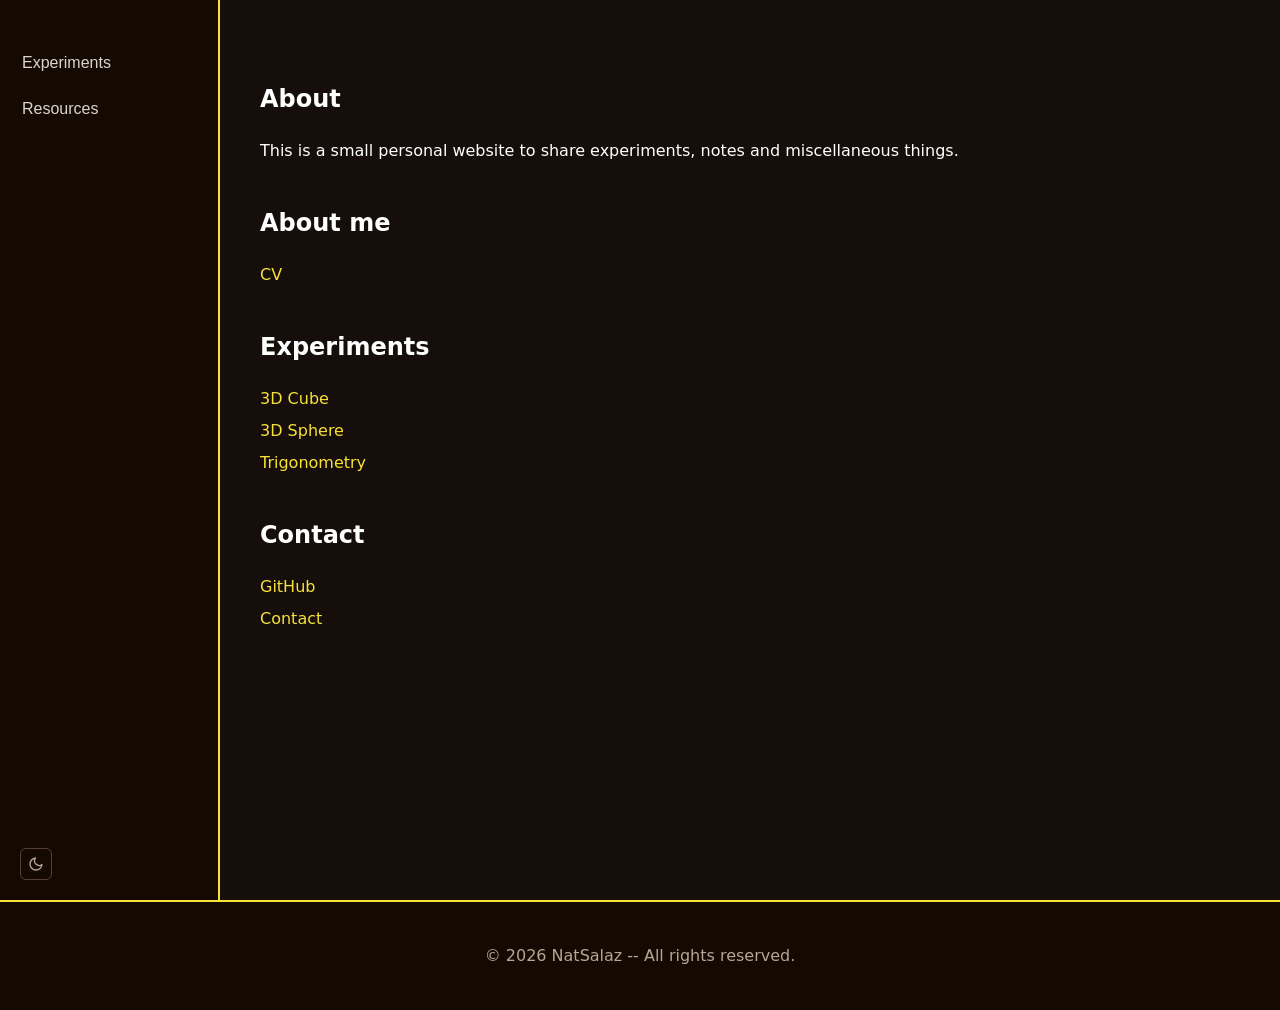
==== index.html @ d5c04ebf "CV +theme colors modified" ====
<!DOCTYPE html>
<html lang="fr">

<head>
  <meta charset="UTF-8" />
  <title>Nathan Salazar</title>
  <meta name="description" content="Personal website of Nathan Salazar" />
  <meta name="viewport" content="width=device-width, initial-scale=1" />

  <!-- CSS link -->
  <link rel="stylesheet" href="style.css" />
</head>

<body>
  <div class="layout">

    <!-- SIDEBAR -->
    <aside class="sidebar">

      <div class="sidebar-topbar">
        <h2>Nathan Salazar</h2>
        <button class="sidebar-hamburger" id="sidebar-hamburger" aria-label="Menu">
          <svg xmlns="http://www.w3.org/2000/svg" width="20" height="20" viewBox="0 0 24 24" fill="none"
            stroke="currentColor" stroke-width="2" stroke-linecap="round" stroke-linejoin="round">
            <line x1="3" y1="6" x2="21" y2="6"/><line x1="3" y1="12" x2="21" y2="12"/><line x1="3" y1="18" x2="21" y2="18"/>
          </svg>
        </button>
      </div>

      <div class="sidebar-body">
      <nav>

        <div class="menu-item">
          <button class="dropdown-btn">Experiments</button>

          <div class="dropdown-content">
            <a href="experiments/cube.html">Cube</a>
            <a href="experiments/sphere.html">Sphere</a>
            <a href="experiments/trigo.html">Trigonometry</a>
          </div>
        </div>

        <div class="menu-item">
          <button class="dropdown-btn">Resources</button>

          <div class="dropdown-content">
            <a href="https://threejs.org/">Three.js</a>
            <a href="https://get.webgl.org/">WebGL</a>
          </div>
        </div>

      </nav>
      </div>

      <button class="theme-toggle" id="theme-toggle" title="Changer le thème">
        <svg id="theme-icon" xmlns="http://www.w3.org/2000/svg" width="16" height="16" viewBox="0 0 24 24" fill="none"
          stroke="currentColor" stroke-width="2" stroke-linecap="round" stroke-linejoin="round">
          <path d="M21 12.79A9 9 0 1 1 11.21 3 7 7 0 0 0 21 12.79z"/>
        </svg>
      </button>
    </aside>


    <!-- Not used yet <header class="site-header"> </header>-->


    <main class="content">
      <section>
        <h2>About</h2>
        <p>
          This is a small personal website to share experiments,
          notes and miscellaneous things.
        </p>
      </section>
      <section>
        <h2>About me</h2>
        <ul class="links">
          <li><a href="aboutme/cv.html">CV</a></li>
        </ul>
      </section>
      <section>
        <h2>Experiments</h2>
        <ul class="links">
          <li><a href="experiments/cube.html">3D Cube</a></li>
          <li><a href="experiments/sphere.html">3D Sphere</a></li>
          <li><a href="experiments/trigo.html">Trigonometry</a></li>
        </ul>
      </section>
      <section>
        <h2>Contact</h2>
        <ul class="links">
          <li><a href="https://github.com/NatSalaz" target="_blank">GitHub</a></li>
          <li><a href="mailto:nathansalazarie@gmail.com">Contact</a></li>
        </ul>
      </section>
    </main>
  </div>

  <footer class="site-footer">
    <p>© 2026 NatSalaz -- All rights reserved.</p>
  </footer>


  <script src="theme.js"></script>
</body>

</html>
---- style.css ----
/* Dark theme (default) */
:root {
  --accent: #f8e238;
  --accent-light: #fce57d;
  --bg: #150e0b;
  --bg-surface: #150a02;
  --bg-card: #1a1812;
  --border: #553f33;
  --text: #FFFFFF;
  --text-soft: #dbd5d1;
  --text-muted: #b8a594;
}

/* Light theme */
[data-theme="dark"] {
  --accent: #824a00;
  --accent-light: #fad38b;
  --bg: #fcfaf8;
  --bg-surface: #f0ece2;
  --bg-card: #ffffff;
  --border: #b8a594;
  --text: #0f172a;
  --text-soft: #554633;
  --text-muted: #695447;
}

.theme-toggle {
  display: flex;
  align-items: center;
  justify-content: center;
  width: 32px;
  height: 32px;
  margin-top: auto;
  padding: 0;
  background: none;
  border: 1px solid var(--border);
  border-radius: 6px;
  color: var(--text-muted);
  cursor: pointer;
  transition: color 0.15s, border-color 0.15s;
  position: fixed;
  bottom: 20px;
  left: 20px;
}

.theme-toggle:hover {
  color: var(--accent);
  border-color: var(--accent);
}

*,
*::before,
*::after {
  box-sizing: border-box;
}

html {
  scroll-behavior: smooth;
}

body {
  margin: 0;
  font-family: system-ui, -apple-system, BlinkMacSystemFont, "Segoe UI", sans-serif;
  background-color: var(--bg);
  color: var(--text);
  line-height: 1.6;

  display: flex;
  flex-direction: column;
  min-height: 100vh;
}

.layout {
  display: flex;
  flex: 1;
}

.site-header,
.content {
  margin: 0 auto;
  padding: 2rem 1.5rem;
}

.site-title {
  font-size: 2.5rem;
  margin: 0;
}

.site-subtitle {
  margin-top: 0.5rem;
  color: var(--text-soft);
}

h2 {
  margin-top: 2.5rem;
  font-size: 1.5rem;
}

a {
  color: var(--accent);
  text-decoration: none;
}

a:hover {
  text-decoration: underline;
}

.links {
  list-style: none;
  padding: 0;
}

.links li {
  margin: 0.4rem 0;
}

/* Footer */
.site-footer {
  margin-top: auto;

  background: var(--bg-surface);
  border-top: 2px solid var(--accent);

  padding: 25px 20px;

  text-align: center;
  color: var(--text-muted);
}

.footer-content {
  max-width: 900px;
  margin: auto;
}

.sidebar {
  width: 220px;
  background: var(--bg-surface);
  border-right: 2px solid var(--accent);
  padding: 30px 16px;
  position: sticky;
  top: 0;
  height: 100vh;
  overflow-y: auto;
}

.sidebar-back {
  display: inline-flex;
  align-items: center;
  gap: 6px;
  font-size: 0.85rem;
  color: var(--text-muted);
  text-decoration: none;
  margin-bottom: 20px;
  transition: color 0.15s;
}

.sidebar-back:hover {
  color: var(--accent);
  text-decoration: none;
}

.sidebar h2 {
  margin-top: 0;
  font-size: 1.1rem;
  color: var(--text-muted);
  text-transform: uppercase;
  letter-spacing: 0.08em;
  border-bottom: 1px solid var(--border);
  padding-bottom: 10px;
  margin-bottom: 16px;
}

.sidebar-nav a {
  display: block;
  padding: 8px 10px;
  color: var(--text-soft);
  text-decoration: none;
  border-radius: 4px;
  font-size: 0.95rem;
  transition: background 0.15s, color 0.15s;
  margin-bottom: 4px;
}

.sidebar-nav a:hover,
.sidebar-nav a.active {
  background: var(--bg-card);
  color: var(--accent);
  text-decoration: none;
}

.content {
  flex: 1;
  padding: 40px;
}

/* Dropdown menu */
.menu-item {
  margin-top: 20px;
}

.dropdown-btn {
  width: 100%;
  background: none;
  border: none;
  color: var(--text-soft);
  font-size: 16px;
  text-align: left;
  cursor: pointer;
}

.dropdown-content {
  max-height: 0;
  overflow: hidden;
  padding-left: 10px;
  transition: max-height 0.5s ease;
}

.dropdown-content a {
  display: block;
  padding: 6px 0;
  color: var(--accent);
  text-decoration: none;
}

.dropdown-content a:hover {
  text-decoration: underline;
}

.menu-item:hover .dropdown-content {
  max-height: 200px;
}

/* Sidebar topbar (visible on mobile only) */
.sidebar-topbar {
  display: none;
}

.sidebar-hamburger {
  display: none;
}

/* ── Tablet ── */
@media (max-width: 900px) {
  .sidebar {
    width: 180px;
    padding: 20px 12px;
  }

  .content {
    padding: 24px 20px;
  }
}

/* ── Mobile ── */
@media (max-width: 680px) {
  .sidebar {
    position: fixed;
    top: 0;
    left: 0;
    right: 0;
    width: 100%;
    height: 56px;
    overflow: hidden;
    z-index: 100;
    border-right: none;
    border-bottom: 2px solid var(--accent);
    padding: 0 16px;
    transition: height 0.25s ease;
  }

  .sidebar--open {
    height: auto;
    max-height: 100dvh;
    overflow-y: auto;
  }

  .sidebar-topbar {
    display: flex;
    align-items: center;
    height: 56px;
    flex-shrink: 0;
  }

  .sidebar-topbar h2,
  .sidebar h2 {
    flex: 1;
    margin: 0;
    border-bottom: none;
    padding-bottom: 0;
    font-size: 1rem;
  }

  .sidebar-hamburger {
    display: flex;
    align-items: center;
    justify-content: center;
    background: none;
    border: none;
    color: var(--text);
    cursor: pointer;
    padding: 8px;
    flex-shrink: 0;
  }

  .sidebar-body {
    padding: 8px 0 16px;
    border-top: 1px solid var(--border);
  }

  .layout {
    flex-direction: column;
    padding-top: 56px;
  }

  .content {
    padding: 20px 16px;
  }

  .theme-toggle {
    bottom: 16px;
    right: 16px;
    left: auto;
  }

  /* Dropdown au clic sur mobile */
  .menu-item:hover .dropdown-content {
    max-height: 0;
  }

  .menu-item.open .dropdown-content {
    max-height: 200px;
  }
}
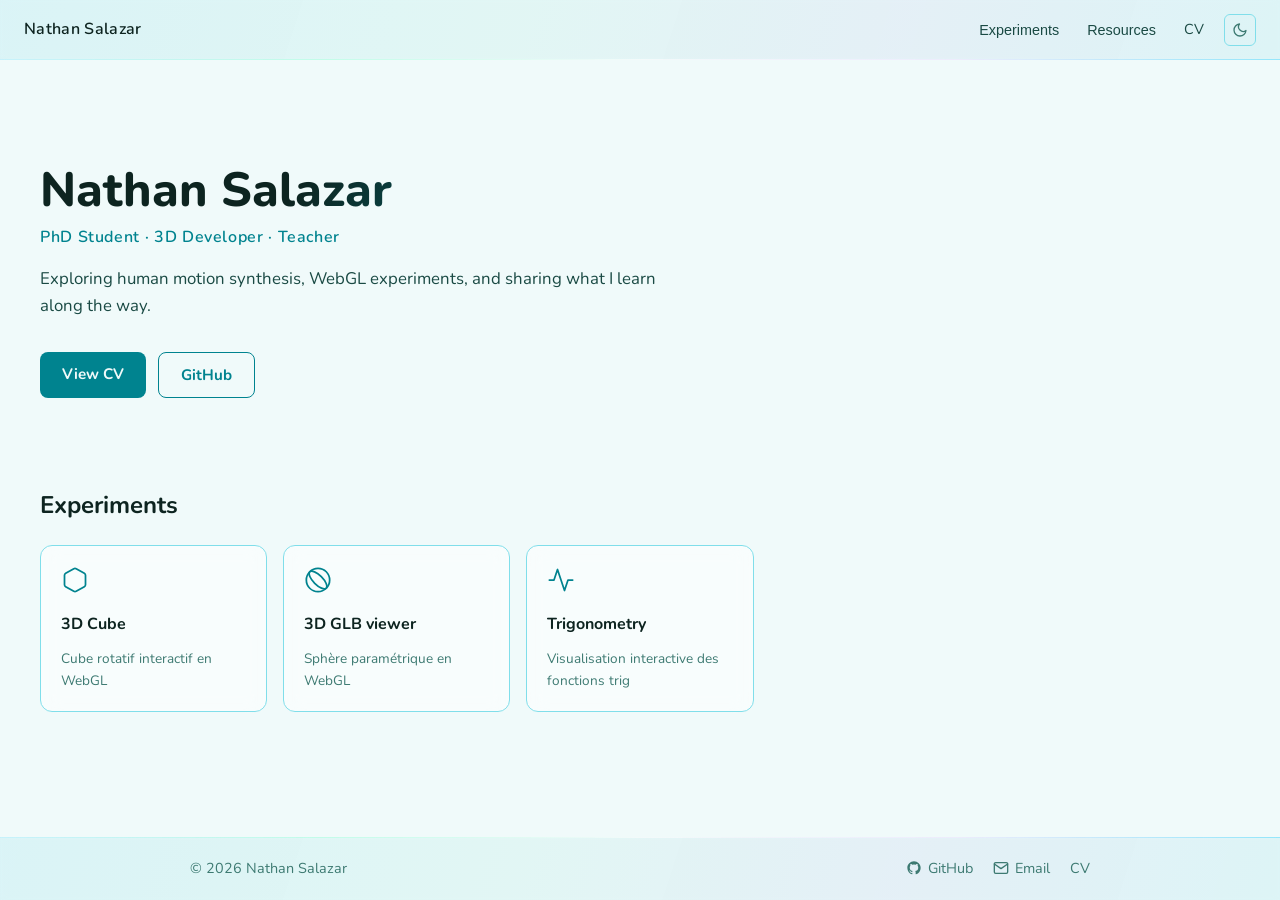
==== commit 8242789e: "Change of overlay and style. Also changed sphere.html to glb_viewer.html" ====
--- a/index.html
+++ b/index.html
@@ -12,45 +12,30 @@
 </head>
 
 <body>
-  <div class="layout">
+  <header class="topnav" id="topnav">
+    <div class="topnav-inner">
+      <a href="index.html" class="topnav-brand">Nathan Salazar</a>
 
-    <!-- SIDEBAR -->
-    <aside class="sidebar">
-
-      <div class="sidebar-topbar">
-        <h2>Nathan Salazar</h2>
-        <button class="sidebar-hamburger" id="sidebar-hamburger" aria-label="Menu">
-          <svg xmlns="http://www.w3.org/2000/svg" width="20" height="20" viewBox="0 0 24 24" fill="none"
-            stroke="currentColor" stroke-width="2" stroke-linecap="round" stroke-linejoin="round">
-            <line x1="3" y1="6" x2="21" y2="6"/><line x1="3" y1="12" x2="21" y2="12"/><line x1="3" y1="18" x2="21" y2="18"/>
-          </svg>
-        </button>
-      </div>
-
-      <div class="sidebar-body">
-      <nav>
-
+      <nav class="topnav-nav" id="topnav-nav">
         <div class="menu-item">
           <button class="dropdown-btn">Experiments</button>
-
           <div class="dropdown-content">
             <a href="experiments/cube.html">Cube</a>
-            <a href="experiments/sphere.html">Sphere</a>
+            <a href="experiments/glb_viewer.html">GLB viewer</a>
             <a href="experiments/trigo.html">Trigonometry</a>
           </div>
         </div>
 
         <div class="menu-item">
           <button class="dropdown-btn">Resources</button>
-
           <div class="dropdown-content">
             <a href="https://threejs.org/">Three.js</a>
             <a href="https://get.webgl.org/">WebGL</a>
           </div>
         </div>
 
+        <a href="aboutme/cv.html">CV</a>
       </nav>
-      </div>
 
       <button class="theme-toggle" id="theme-toggle" title="Changer le thème">
         <svg id="theme-icon" xmlns="http://www.w3.org/2000/svg" width="16" height="16" viewBox="0 0 24 24" fill="none"
@@ -58,46 +43,74 @@
           <path d="M21 12.79A9 9 0 1 1 11.21 3 7 7 0 0 0 21 12.79z"/>
         </svg>
       </button>
-    </aside>
 
+      <button class="topnav-hamburger" id="topnav-hamburger" aria-label="Menu">
+        <svg xmlns="http://www.w3.org/2000/svg" width="20" height="20" viewBox="0 0 24 24" fill="none"
+          stroke="currentColor" stroke-width="2" stroke-linecap="round" stroke-linejoin="round">
+          <line x1="3" y1="6" x2="21" y2="6"/><line x1="3" y1="12" x2="21" y2="12"/><line x1="3" y1="18" x2="21" y2="18"/>
+        </svg>
+      </button>
+    </div>
+  </header>
 
-    <!-- Not used yet <header class="site-header"> </header>-->
+  <div class="layout">
+    <main class="content">
 
+      <section class="hero">
+        <h1 class="hero-name">Nathan Salazar</h1>
+        <p class="hero-title">PhD Student &middot; 3D Developer &middot; Teacher</p>
+        <p class="hero-desc">Exploring human motion synthesis, WebGL experiments, and sharing what I learn along the way.</p>
+        <div class="hero-cta">
+          <a href="aboutme/cv.html" class="btn-primary">View CV</a>
+          <a href="https://github.com/NatSalaz" target="_blank" class="btn-secondary">GitHub</a>
+        </div>
+      </section>
 
-    <main class="content">
-      <section>
-        <h2>About</h2>
-        <p>
-          This is a small personal website to share experiments,
-          notes and miscellaneous things.
-        </p>
-      </section>
-      <section>
-        <h2>About me</h2>
-        <ul class="links">
-          <li><a href="aboutme/cv.html">CV</a></li>
-        </ul>
-      </section>
       <section>
         <h2>Experiments</h2>
-        <ul class="links">
-          <li><a href="experiments/cube.html">3D Cube</a></li>
-          <li><a href="experiments/sphere.html">3D Sphere</a></li>
-          <li><a href="experiments/trigo.html">Trigonometry</a></li>
-        </ul>
+        <div class="card-grid">
+          <a href="experiments/cube.html" class="card">
+            <div class="card-icon">
+              <svg xmlns="http://www.w3.org/2000/svg" width="28" height="28" viewBox="0 0 24 24" fill="none" stroke="currentColor" stroke-width="1.5" stroke-linecap="round" stroke-linejoin="round"><path d="M21 16V8a2 2 0 0 0-1-1.73l-7-4a2 2 0 0 0-2 0l-7 4A2 2 0 0 0 3 8v8a2 2 0 0 0 1 1.73l7 4a2 2 0 0 0 2 0l7-4A2 2 0 0 0 21 16z"/></svg>
+            </div>
+            <div class="card-title">3D Cube</div>
+            <div class="card-desc">Cube rotatif interactif en WebGL</div>
+          </a>
+          <a href="experiments/glb_viewer.html" class="card">
+            <div class="card-icon">
+              <svg xmlns="http://www.w3.org/2000/svg" width="28" height="28" viewBox="0 0 24 24" fill="none" stroke="currentColor" stroke-width="1.5" stroke-linecap="round" stroke-linejoin="round"><circle cx="12" cy="12" r="10"/><ellipse cx="12" cy="12" rx="10" ry="4" transform="rotate(45 12 12)"/></svg>
+            </div>
+            <div class="card-title">3D GLB viewer</div>
+            <div class="card-desc">Sphère paramétrique en WebGL</div>
+          </a>
+          <a href="experiments/trigo.html" class="card">
+            <div class="card-icon">
+              <svg xmlns="http://www.w3.org/2000/svg" width="28" height="28" viewBox="0 0 24 24" fill="none" stroke="currentColor" stroke-width="1.5" stroke-linecap="round" stroke-linejoin="round"><polyline points="22 12 18 12 15 21 9 3 6 12 2 12"/></svg>
+            </div>
+            <div class="card-title">Trigonometry</div>
+            <div class="card-desc">Visualisation interactive des fonctions trig</div>
+          </a>
+        </div>
       </section>
-      <section>
-        <h2>Contact</h2>
-        <ul class="links">
-          <li><a href="https://github.com/NatSalaz" target="_blank">GitHub</a></li>
-          <li><a href="mailto:nathansalazarie@gmail.com">Contact</a></li>
-        </ul>
-      </section>
+
     </main>
   </div>
 
   <footer class="site-footer">
-    <p>© 2026 NatSalaz -- All rights reserved.</p>
+    <div class="footer-content">
+      <span>© 2026 Nathan Salazar</span>
+      <div class="footer-links">
+        <a href="https://github.com/NatSalaz" target="_blank">
+          <svg xmlns="http://www.w3.org/2000/svg" width="16" height="16" viewBox="0 0 24 24" fill="currentColor"><path d="M12 2C6.477 2 2 6.477 2 12c0 4.418 2.865 8.166 6.839 9.489.5.092.682-.217.682-.483 0-.237-.009-.868-.013-1.703-2.782.605-3.369-1.342-3.369-1.342-.454-1.155-1.11-1.463-1.11-1.463-.908-.62.069-.608.069-.608 1.003.07 1.531 1.03 1.531 1.03.892 1.529 2.341 1.087 2.91.832.092-.647.35-1.088.636-1.338-2.22-.253-4.555-1.11-4.555-4.943 0-1.091.39-1.984 1.029-2.683-.103-.253-.446-1.27.098-2.647 0 0 .84-.269 2.75 1.025A9.578 9.578 0 0 1 12 6.836a9.59 9.59 0 0 1 2.504.337c1.909-1.294 2.747-1.025 2.747-1.025.546 1.377.203 2.394.1 2.647.64.699 1.028 1.592 1.028 2.683 0 3.842-2.339 4.687-4.566 4.935.359.309.678.919.678 1.852 0 1.336-.012 2.415-.012 2.743 0 .268.18.58.688.482C19.138 20.163 22 16.418 22 12c0-5.523-4.477-10-10-10z"/></svg>
+          GitHub
+        </a>
+        <a href="mailto:nathansalazarie@gmail.com">
+          <svg xmlns="http://www.w3.org/2000/svg" width="16" height="16" viewBox="0 0 24 24" fill="none" stroke="currentColor" stroke-width="2" stroke-linecap="round" stroke-linejoin="round"><path d="M4 4h16c1.1 0 2 .9 2 2v12c0 1.1-.9 2-2 2H4c-1.1 0-2-.9-2-2V6c0-1.1.9-2 2-2z"/><polyline points="22,6 12,13 2,6"/></svg>
+          Email
+        </a>
+        <a href="aboutme/cv.html">CV</a>
+      </div>
+    </div>
   </footer>
 
 
--- a/style.css
+++ b/style.css
@@ -1,27 +1,212 @@
-/* Dark theme (default) */
+@import url('https://fonts.googleapis.com/css2?family=Nunito:wght@400;500;600;700;800&display=swap');
+
+/* Themes */
 :root {
-  --accent: #f8e238;
-  --accent-light: #fce57d;
-  --bg: #150e0b;
-  --bg-surface: #150a02;
-  --bg-card: #1a1812;
-  --border: #553f33;
-  --text: #FFFFFF;
-  --text-soft: #dbd5d1;
-  --text-muted: #b8a594;
-}
-
-/* Light theme */
-[data-theme="dark"] {
-  --accent: #824a00;
-  --accent-light: #fad38b;
-  --bg: #fcfaf8;
-  --bg-surface: #f0ece2;
+  --accent: #26d4c8;
+  --accent-light: #80ebe4;
+  --bg: #081a1a;
+  --bg-surface: #041210;
+  --bg-card: #0d2420;
+  --border: #154a40;
+  --text: #e0f7f5;
+  --text-soft: #a0d8d0;
+  --text-muted: #60a89e;
+}
+
+[data-theme="light"] {
+  --accent: #00838f;
+  --accent-light: #26c6da;
+  --bg: #f0fafa;
+  --bg-surface: #e0f4f4;
   --bg-card: #ffffff;
-  --border: #b8a594;
-  --text: #0f172a;
-  --text-soft: #554633;
-  --text-muted: #695447;
+  --border: #80deea;
+  --text: #0d2420;
+  --text-soft: #1a4a44;
+  --text-muted: #3d7a72;
+}
+
+/* Base */
+*, *::before, *::after { box-sizing: border-box; }
+
+html { scroll-behavior: smooth; }
+
+body {
+  margin: 0;
+  font-family: 'Nunito', system-ui, sans-serif;
+  background: var(--bg);
+  color: var(--text);
+  line-height: 1.6;
+  display: flex;
+  flex-direction: column;
+  min-height: 100vh;
+}
+
+h2 { margin-top: 2.5rem; font-size: 1.5rem; }
+
+a { color: var(--accent); text-decoration: none; }
+a:hover { text-decoration: underline; }
+
+.layout { display: flex; flex: 1; padding-top: 60px; }
+.content { flex: 1; padding: 40px; margin: 0 auto; }
+
+/* Hero */
+.hero { padding: 4rem 0 3rem; max-width: 640px; }
+
+.hero-name {
+  font-size: 3rem;
+  font-weight: 800;
+  margin: 0 0 .5rem;
+  line-height: 1.1;
+  background: linear-gradient(120deg, var(--text) 40%, var(--accent));
+  -webkit-background-clip: text;
+  -webkit-text-fill-color: transparent;
+  background-clip: text;
+}
+
+.hero-title {
+  font-size: 1rem;
+  color: var(--accent);
+  font-weight: 600;
+  margin: 0 0 1rem;
+  letter-spacing: .04em;
+}
+
+.hero-desc { color: var(--text-soft); margin: 0 0 2rem; font-size: 1.05rem; }
+.hero-cta { display: flex; gap: 12px; flex-wrap: wrap; }
+
+.btn-primary,
+.btn-secondary {
+  padding: 10px 22px;
+  border-radius: 8px;
+  font-weight: 700;
+  font-size: .95rem;
+  text-decoration: none;
+}
+.btn-primary { background: var(--accent); color: var(--bg); transition: opacity .15s; }
+.btn-primary:hover { opacity: .85; text-decoration: none; }
+.btn-secondary { color: var(--accent); border: 1.5px solid var(--accent); background: transparent; transition: background .15s, color .15s; }
+.btn-secondary:hover { background: var(--accent); color: var(--bg); text-decoration: none; }
+
+/* Cards */
+.card-grid {
+  display: grid;
+  grid-template-columns: repeat(auto-fill, minmax(200px, 1fr));
+  gap: 16px;
+  margin-top: 1rem;
+}
+
+.card {
+  display: flex;
+  flex-direction: column;
+  gap: 10px;
+  padding: 20px;
+  background: rgba(13, 36, 32, .5);
+  border: 1px solid var(--border);
+  border-radius: 12px;
+  text-decoration: none;
+  color: var(--text);
+  backdrop-filter: blur(10px);
+  -webkit-backdrop-filter: blur(10px);
+  transition: border-color .2s, transform .2s;
+}
+[data-theme="light"] .card { background: rgba(255, 255, 255, .55); }
+.card:hover { border-color: var(--accent); transform: translateY(-3px); text-decoration: none; }
+.card-icon { color: var(--accent); }
+.card-title { font-weight: 700; }
+.card-desc { font-size: .85rem; color: var(--text-muted); }
+
+/* Glass shared (topnav + footer) */
+.topnav,
+.site-footer {
+  background: rgba(4, 18, 16, .55);
+  backdrop-filter: blur(3px);
+  -webkit-backdrop-filter: blur(3px);
+  overflow: hidden;
+  position: relative;
+}
+[data-theme="light"] .topnav,
+[data-theme="light"] .site-footer { background: rgba(224, 244, 244, .6); }
+
+.topnav::before,
+.site-footer::before {
+  content: '';
+  position: absolute;
+  inset: 0;
+  background: linear-gradient(108deg,
+    rgba(0, 200, 255, .05) 0%,
+    rgba(120, 255, 200, .04) 40%,
+    rgba(200, 120, 255, .05) 70%,
+    rgba(0, 200, 255, .04) 100%
+  );
+  pointer-events: none;
+}
+
+.topnav::after,
+.site-footer::after {
+  content: '';
+  position: absolute;
+  left: 0;
+  right: 0;
+  height: 1px;
+  background: linear-gradient(90deg,
+    rgba(179, 239, 255, .5),
+    rgba(175, 255, 223, .6),
+    rgba(255, 255, 255, .55),
+    rgba(242, 232, 255, .6),
+    rgba(75, 216, 255, .5)
+  );
+  pointer-events: none;
+}
+.topnav::after { bottom: 0; }
+.site-footer::after { top: 0; }
+
+/* Topnav */
+.topnav { position: fixed; top: 0; left: 0; right: 0; height: 60px; z-index: 100; }
+
+.topnav-inner {
+  display: flex;
+  align-items: center;
+  height: 100%;
+  padding: 0 24px;
+  gap: 8px;
+  position: relative;
+  z-index: 2;
+}
+
+.topnav-brand {
+  font-size: 1rem;
+  font-weight: 600;
+  color: var(--text);
+  text-decoration: none;
+  margin-right: auto;
+  letter-spacing: .02em;
+}
+.topnav-brand:hover { color: var(--accent); text-decoration: none; }
+
+.topnav-nav { display: flex; align-items: center; gap: 4px; }
+
+.topnav-nav > a {
+  display: inline-flex;
+  align-items: center;
+  padding: 6px 12px;
+  color: var(--text-soft);
+  text-decoration: none;
+  border-radius: 6px;
+  font-size: .9rem;
+  transition: color .15s, background .15s;
+}
+.topnav-nav > a:hover { color: var(--accent); background: var(--bg-card); text-decoration: none; }
+.topnav-nav a.active { color: var(--accent); }
+
+.topnav-hamburger {
+  display: none;
+  align-items: center;
+  justify-content: center;
+  background: none;
+  border: none;
+  color: var(--text);
+  cursor: pointer;
+  padding: 8px;
 }
 
 .theme-toggle {
@@ -30,304 +215,123 @@
   justify-content: center;
   width: 32px;
   height: 32px;
-  margin-top: auto;
   padding: 0;
   background: none;
   border: 1px solid var(--border);
   border-radius: 6px;
   color: var(--text-muted);
   cursor: pointer;
-  transition: color 0.15s, border-color 0.15s;
-  position: fixed;
-  bottom: 20px;
-  left: 20px;
-}
-
-.theme-toggle:hover {
-  color: var(--accent);
-  border-color: var(--accent);
-}
-
-*,
-*::before,
-*::after {
-  box-sizing: border-box;
-}
-
-html {
-  scroll-behavior: smooth;
-}
-
-body {
-  margin: 0;
-  font-family: system-ui, -apple-system, BlinkMacSystemFont, "Segoe UI", sans-serif;
-  background-color: var(--bg);
-  color: var(--text);
-  line-height: 1.6;
-
-  display: flex;
-  flex-direction: column;
-  min-height: 100vh;
-}
-
-.layout {
-  display: flex;
-  flex: 1;
-}
-
-.site-header,
-.content {
-  margin: 0 auto;
-  padding: 2rem 1.5rem;
-}
-
-.site-title {
-  font-size: 2.5rem;
-  margin: 0;
-}
-
-.site-subtitle {
-  margin-top: 0.5rem;
+  transition: color .15s, border-color .15s;
+  flex-shrink: 0;
+}
+.theme-toggle:hover { color: var(--accent); border-color: var(--accent); }
+
+/* Dropdown */
+.menu-item { position: relative; }
+
+.dropdown-btn {
+  background: none;
+  border: none;
   color: var(--text-soft);
-}
-
-h2 {
-  margin-top: 2.5rem;
-  font-size: 1.5rem;
-}
-
-a {
-  color: var(--accent);
-  text-decoration: none;
-}
-
-a:hover {
-  text-decoration: underline;
-}
-
-.links {
-  list-style: none;
-  padding: 0;
-}
-
-.links li {
-  margin: 0.4rem 0;
-}
+  font-size: .9rem;
+  padding: 6px 12px;
+  border-radius: 6px;
+  cursor: pointer;
+  transition: color .15s, background .15s;
+}
+.dropdown-btn:hover { color: var(--accent); background: var(--bg-card); }
+
+.dropdown-content {
+  position: absolute;
+  top: calc(100% + 8px);
+  left: 0;
+  background: var(--bg-card);
+  border: 1px solid var(--border);
+  border-radius: 8px;
+  padding: 6px;
+  min-width: 160px;
+  z-index: 200;
+  visibility: hidden;
+  opacity: 0;
+  transform: translateY(-6px);
+  transition: opacity .2s, transform .2s, visibility .2s;
+  pointer-events: none;
+}
+.dropdown-content a {
+  display: block;
+  padding: 6px 10px;
+  border-radius: 4px;
+  color: var(--text-soft);
+  font-size: .9rem;
+  transition: color .15s, background .15s;
+}
+.dropdown-content a:hover { color: var(--accent); background: var(--bg-surface); text-decoration: none; }
+.menu-item:hover .dropdown-content,
+.menu-item.open .dropdown-content { visibility: visible; opacity: 1; transform: translateY(0); pointer-events: auto; }
+
+.topnav-nav .cv-download-btn { margin-top: 0; padding: 6px 12px; border-radius: 6px; font-size: .9rem; font-weight: 500; color: var(--bg); }
+.topnav-nav .cv-download-btn:hover { color: var(--bg); background: var(--accent-light); }
 
 /* Footer */
-.site-footer {
-  margin-top: auto;
-
-  background: var(--bg-surface);
-  border-top: 2px solid var(--accent);
-
-  padding: 25px 20px;
-
-  text-align: center;
-  color: var(--text-muted);
-}
+.site-footer { margin-top: auto; padding: 20px 24px; color: var(--text-muted); font-size: .9rem; z-index: 1; }
 
 .footer-content {
   max-width: 900px;
   margin: auto;
-}
-
-.sidebar {
-  width: 220px;
-  background: var(--bg-surface);
-  border-right: 2px solid var(--accent);
-  padding: 30px 16px;
-  position: sticky;
-  top: 0;
-  height: 100vh;
-  overflow-y: auto;
-}
-
-.sidebar-back {
-  display: inline-flex;
-  align-items: center;
-  gap: 6px;
-  font-size: 0.85rem;
-  color: var(--text-muted);
-  text-decoration: none;
-  margin-bottom: 20px;
-  transition: color 0.15s;
-}
-
-.sidebar-back:hover {
-  color: var(--accent);
-  text-decoration: none;
-}
-
-.sidebar h2 {
-  margin-top: 0;
-  font-size: 1.1rem;
-  color: var(--text-muted);
-  text-transform: uppercase;
-  letter-spacing: 0.08em;
-  border-bottom: 1px solid var(--border);
-  padding-bottom: 10px;
-  margin-bottom: 16px;
-}
-
-.sidebar-nav a {
-  display: block;
-  padding: 8px 10px;
-  color: var(--text-soft);
-  text-decoration: none;
-  border-radius: 4px;
-  font-size: 0.95rem;
-  transition: background 0.15s, color 0.15s;
-  margin-bottom: 4px;
-}
-
-.sidebar-nav a:hover,
-.sidebar-nav a.active {
-  background: var(--bg-card);
-  color: var(--accent);
-  text-decoration: none;
-}
-
-.content {
-  flex: 1;
-  padding: 40px;
-}
-
-/* Dropdown menu */
-.menu-item {
-  margin-top: 20px;
-}
-
-.dropdown-btn {
-  width: 100%;
-  background: none;
-  border: none;
-  color: var(--text-soft);
-  font-size: 16px;
-  text-align: left;
-  cursor: pointer;
-}
-
-.dropdown-content {
-  max-height: 0;
-  overflow: hidden;
-  padding-left: 10px;
-  transition: max-height 0.5s ease;
-}
-
-.dropdown-content a {
-  display: block;
-  padding: 6px 0;
-  color: var(--accent);
-  text-decoration: none;
-}
-
-.dropdown-content a:hover {
-  text-decoration: underline;
-}
-
-.menu-item:hover .dropdown-content {
-  max-height: 200px;
-}
-
-/* Sidebar topbar (visible on mobile only) */
-.sidebar-topbar {
-  display: none;
-}
-
-.sidebar-hamburger {
-  display: none;
-}
-
-/* ── Tablet ── */
-@media (max-width: 900px) {
-  .sidebar {
-    width: 180px;
-    padding: 20px 12px;
-  }
-
-  .content {
-    padding: 24px 20px;
-  }
-}
-
-/* ── Mobile ── */
+  display: flex;
+  align-items: center;
+  justify-content: space-between;
+  gap: 16px;
+  flex-wrap: wrap;
+  position: relative;
+  z-index: 2;
+}
+
+.footer-links { display: flex; gap: 20px; align-items: center; }
+.footer-links a { display: inline-flex; align-items: center; gap: 6px; color: var(--text-muted); transition: color .15s; }
+.footer-links a:hover { color: var(--accent); text-decoration: none; }
+
+/* Mobile */
 @media (max-width: 680px) {
-  .sidebar {
+  .topnav { height: 56px; }
+  .topnav-inner { padding: 0 16px; }
+  .layout { padding-top: 56px; }
+  .content { padding: 20px 16px; }
+  .topnav-hamburger { display: flex; }
+
+  .topnav-nav {
+    display: none;
     position: fixed;
-    top: 0;
+    top: 56px;
     left: 0;
     right: 0;
-    width: 100%;
-    height: 56px;
-    overflow: hidden;
-    z-index: 100;
-    border-right: none;
-    border-bottom: 2px solid var(--accent);
-    padding: 0 16px;
-    transition: height 0.25s ease;
+    flex-direction: column;
+    align-items: flex-start;
+    background: rgba(4, 18, 16, .85);
+    backdrop-filter: blur(3px);
+    border-bottom: 1px solid var(--border);
+    padding: 12px 16px 16px;
+    gap: 4px;
+    z-index: 99;
   }
-
-  .sidebar--open {
-    height: auto;
-    max-height: 100dvh;
-    overflow-y: auto;
+  .topnav--open .topnav-nav { display: flex; }
+
+  .menu-item { width: 100%; }
+  .dropdown-btn { width: 100%; text-align: left; padding: 8px 10px; }
+
+  .dropdown-content {
+    position: static;
+    border: none;
+    border-radius: 0;
+    padding: 0 0 0 12px;
+    background: transparent;
+    visibility: hidden;
+    opacity: 0;
+    height: 0;
+    transform: none;
+    transition: none;
+    pointer-events: none;
   }
-
-  .sidebar-topbar {
-    display: flex;
-    align-items: center;
-    height: 56px;
-    flex-shrink: 0;
-  }
-
-  .sidebar-topbar h2,
-  .sidebar h2 {
-    flex: 1;
-    margin: 0;
-    border-bottom: none;
-    padding-bottom: 0;
-    font-size: 1rem;
-  }
-
-  .sidebar-hamburger {
-    display: flex;
-    align-items: center;
-    justify-content: center;
-    background: none;
-    border: none;
-    color: var(--text);
-    cursor: pointer;
-    padding: 8px;
-    flex-shrink: 0;
-  }
-
-  .sidebar-body {
-    padding: 8px 0 16px;
-    border-top: 1px solid var(--border);
-  }
-
-  .layout {
-    flex-direction: column;
-    padding-top: 56px;
-  }
-
-  .content {
-    padding: 20px 16px;
-  }
-
-  .theme-toggle {
-    bottom: 16px;
-    right: 16px;
-    left: auto;
-  }
-
-  /* Dropdown au clic sur mobile */
-  .menu-item:hover .dropdown-content {
-    max-height: 0;
-  }
-
-  .menu-item.open .dropdown-content {
-    max-height: 200px;
-  }
-}+  .menu-item:hover .dropdown-content { visibility: hidden; opacity: 0; height: 0; pointer-events: none; }
+  .menu-item.open .dropdown-content { visibility: visible; opacity: 1; height: auto; pointer-events: auto; }
+}
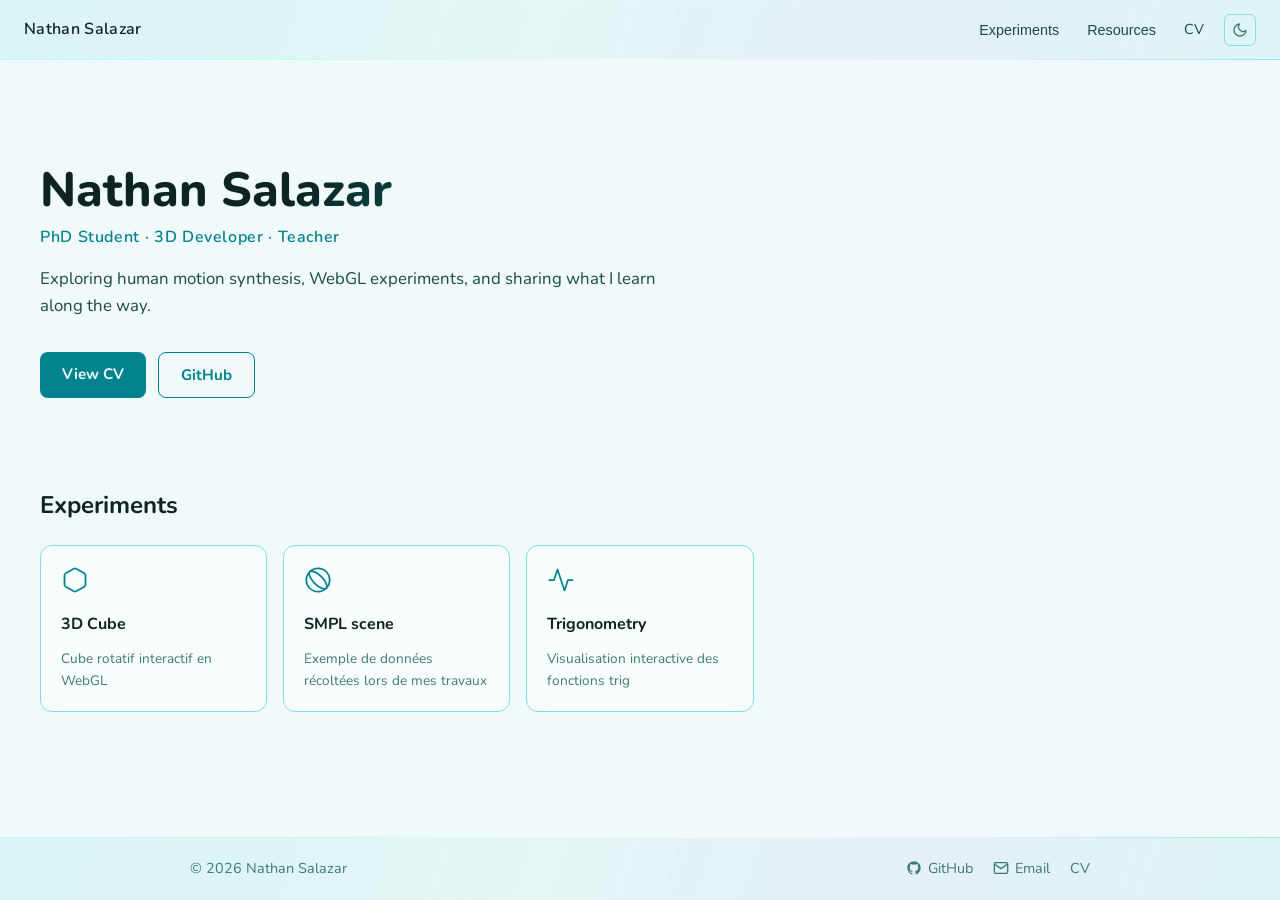
==== commit 354678fa: "Fix on back button + description change" ====
--- a/index.html
+++ b/index.html
@@ -21,7 +21,7 @@
           <button class="dropdown-btn">Experiments</button>
           <div class="dropdown-content">
             <a href="experiments/cube.html">Cube</a>
-            <a href="experiments/glb_viewer.html">GLB viewer</a>
+            <a href="experiments/glb_viewer/glb_viewer.html">GLB viewer</a>
             <a href="experiments/trigo.html">Trigonometry</a>
           </div>
         </div>
@@ -40,14 +40,16 @@
       <button class="theme-toggle" id="theme-toggle" title="Changer le thème">
         <svg id="theme-icon" xmlns="http://www.w3.org/2000/svg" width="16" height="16" viewBox="0 0 24 24" fill="none"
           stroke="currentColor" stroke-width="2" stroke-linecap="round" stroke-linejoin="round">
-          <path d="M21 12.79A9 9 0 1 1 11.21 3 7 7 0 0 0 21 12.79z"/>
+          <path d="M21 12.79A9 9 0 1 1 11.21 3 7 7 0 0 0 21 12.79z" />
         </svg>
       </button>
 
       <button class="topnav-hamburger" id="topnav-hamburger" aria-label="Menu">
         <svg xmlns="http://www.w3.org/2000/svg" width="20" height="20" viewBox="0 0 24 24" fill="none"
           stroke="currentColor" stroke-width="2" stroke-linecap="round" stroke-linejoin="round">
-          <line x1="3" y1="6" x2="21" y2="6"/><line x1="3" y1="12" x2="21" y2="12"/><line x1="3" y1="18" x2="21" y2="18"/>
+          <line x1="3" y1="6" x2="21" y2="6" />
+          <line x1="3" y1="12" x2="21" y2="12" />
+          <line x1="3" y1="18" x2="21" y2="18" />
         </svg>
       </button>
     </div>
@@ -59,7 +61,8 @@
       <section class="hero">
         <h1 class="hero-name">Nathan Salazar</h1>
         <p class="hero-title">PhD Student &middot; 3D Developer &middot; Teacher</p>
-        <p class="hero-desc">Exploring human motion synthesis, WebGL experiments, and sharing what I learn along the way.</p>
+        <p class="hero-desc">Exploring human motion synthesis, WebGL experiments, and sharing what I learn along the
+          way.</p>
         <div class="hero-cta">
           <a href="aboutme/cv.html" class="btn-primary">View CV</a>
           <a href="https://github.com/NatSalaz" target="_blank" class="btn-secondary">GitHub</a>
@@ -71,21 +74,32 @@
         <div class="card-grid">
           <a href="experiments/cube.html" class="card">
             <div class="card-icon">
-              <svg xmlns="http://www.w3.org/2000/svg" width="28" height="28" viewBox="0 0 24 24" fill="none" stroke="currentColor" stroke-width="1.5" stroke-linecap="round" stroke-linejoin="round"><path d="M21 16V8a2 2 0 0 0-1-1.73l-7-4a2 2 0 0 0-2 0l-7 4A2 2 0 0 0 3 8v8a2 2 0 0 0 1 1.73l7 4a2 2 0 0 0 2 0l7-4A2 2 0 0 0 21 16z"/></svg>
+              <svg xmlns="http://www.w3.org/2000/svg" width="28" height="28" viewBox="0 0 24 24" fill="none"
+                stroke="currentColor" stroke-width="1.5" stroke-linecap="round" stroke-linejoin="round">
+                <path
+                  d="M21 16V8a2 2 0 0 0-1-1.73l-7-4a2 2 0 0 0-2 0l-7 4A2 2 0 0 0 3 8v8a2 2 0 0 0 1 1.73l7 4a2 2 0 0 0 2 0l7-4A2 2 0 0 0 21 16z" />
+              </svg>
             </div>
             <div class="card-title">3D Cube</div>
             <div class="card-desc">Cube rotatif interactif en WebGL</div>
           </a>
-          <a href="experiments/glb_viewer.html" class="card">
+          <a href="experiments/glb_viewer/glb_viewer.html" class="card">
             <div class="card-icon">
-              <svg xmlns="http://www.w3.org/2000/svg" width="28" height="28" viewBox="0 0 24 24" fill="none" stroke="currentColor" stroke-width="1.5" stroke-linecap="round" stroke-linejoin="round"><circle cx="12" cy="12" r="10"/><ellipse cx="12" cy="12" rx="10" ry="4" transform="rotate(45 12 12)"/></svg>
+              <svg xmlns="http://www.w3.org/2000/svg" width="28" height="28" viewBox="0 0 24 24" fill="none"
+                stroke="currentColor" stroke-width="1.5" stroke-linecap="round" stroke-linejoin="round">
+                <circle cx="12" cy="12" r="10" />
+                <ellipse cx="12" cy="12" rx="10" ry="4" transform="rotate(45 12 12)" />
+              </svg>
             </div>
-            <div class="card-title">3D GLB viewer</div>
-            <div class="card-desc">Sphère paramétrique en WebGL</div>
+            <div class="card-title">SMPL scene</div>
+            <div class="card-desc">Exemple de données récoltées lors de mes travaux</div>
           </a>
           <a href="experiments/trigo.html" class="card">
             <div class="card-icon">
-              <svg xmlns="http://www.w3.org/2000/svg" width="28" height="28" viewBox="0 0 24 24" fill="none" stroke="currentColor" stroke-width="1.5" stroke-linecap="round" stroke-linejoin="round"><polyline points="22 12 18 12 15 21 9 3 6 12 2 12"/></svg>
+              <svg xmlns="http://www.w3.org/2000/svg" width="28" height="28" viewBox="0 0 24 24" fill="none"
+                stroke="currentColor" stroke-width="1.5" stroke-linecap="round" stroke-linejoin="round">
+                <polyline points="22 12 18 12 15 21 9 3 6 12 2 12" />
+              </svg>
             </div>
             <div class="card-title">Trigonometry</div>
             <div class="card-desc">Visualisation interactive des fonctions trig</div>
@@ -101,11 +115,18 @@
       <span>© 2026 Nathan Salazar</span>
       <div class="footer-links">
         <a href="https://github.com/NatSalaz" target="_blank">
-          <svg xmlns="http://www.w3.org/2000/svg" width="16" height="16" viewBox="0 0 24 24" fill="currentColor"><path d="M12 2C6.477 2 2 6.477 2 12c0 4.418 2.865 8.166 6.839 9.489.5.092.682-.217.682-.483 0-.237-.009-.868-.013-1.703-2.782.605-3.369-1.342-3.369-1.342-.454-1.155-1.11-1.463-1.11-1.463-.908-.62.069-.608.069-.608 1.003.07 1.531 1.03 1.531 1.03.892 1.529 2.341 1.087 2.91.832.092-.647.35-1.088.636-1.338-2.22-.253-4.555-1.11-4.555-4.943 0-1.091.39-1.984 1.029-2.683-.103-.253-.446-1.27.098-2.647 0 0 .84-.269 2.75 1.025A9.578 9.578 0 0 1 12 6.836a9.59 9.59 0 0 1 2.504.337c1.909-1.294 2.747-1.025 2.747-1.025.546 1.377.203 2.394.1 2.647.64.699 1.028 1.592 1.028 2.683 0 3.842-2.339 4.687-4.566 4.935.359.309.678.919.678 1.852 0 1.336-.012 2.415-.012 2.743 0 .268.18.58.688.482C19.138 20.163 22 16.418 22 12c0-5.523-4.477-10-10-10z"/></svg>
+          <svg xmlns="http://www.w3.org/2000/svg" width="16" height="16" viewBox="0 0 24 24" fill="currentColor">
+            <path
+              d="M12 2C6.477 2 2 6.477 2 12c0 4.418 2.865 8.166 6.839 9.489.5.092.682-.217.682-.483 0-.237-.009-.868-.013-1.703-2.782.605-3.369-1.342-3.369-1.342-.454-1.155-1.11-1.463-1.11-1.463-.908-.62.069-.608.069-.608 1.003.07 1.531 1.03 1.531 1.03.892 1.529 2.341 1.087 2.91.832.092-.647.35-1.088.636-1.338-2.22-.253-4.555-1.11-4.555-4.943 0-1.091.39-1.984 1.029-2.683-.103-.253-.446-1.27.098-2.647 0 0 .84-.269 2.75 1.025A9.578 9.578 0 0 1 12 6.836a9.59 9.59 0 0 1 2.504.337c1.909-1.294 2.747-1.025 2.747-1.025.546 1.377.203 2.394.1 2.647.64.699 1.028 1.592 1.028 2.683 0 3.842-2.339 4.687-4.566 4.935.359.309.678.919.678 1.852 0 1.336-.012 2.415-.012 2.743 0 .268.18.58.688.482C19.138 20.163 22 16.418 22 12c0-5.523-4.477-10-10-10z" />
+          </svg>
           GitHub
         </a>
         <a href="mailto:nathansalazarie@gmail.com">
-          <svg xmlns="http://www.w3.org/2000/svg" width="16" height="16" viewBox="0 0 24 24" fill="none" stroke="currentColor" stroke-width="2" stroke-linecap="round" stroke-linejoin="round"><path d="M4 4h16c1.1 0 2 .9 2 2v12c0 1.1-.9 2-2 2H4c-1.1 0-2-.9-2-2V6c0-1.1.9-2 2-2z"/><polyline points="22,6 12,13 2,6"/></svg>
+          <svg xmlns="http://www.w3.org/2000/svg" width="16" height="16" viewBox="0 0 24 24" fill="none"
+            stroke="currentColor" stroke-width="2" stroke-linecap="round" stroke-linejoin="round">
+            <path d="M4 4h16c1.1 0 2 .9 2 2v12c0 1.1-.9 2-2 2H4c-1.1 0-2-.9-2-2V6c0-1.1.9-2 2-2z" />
+            <polyline points="22,6 12,13 2,6" />
+          </svg>
           Email
         </a>
         <a href="aboutme/cv.html">CV</a>
--- a/style.css
+++ b/style.css
@@ -45,6 +45,18 @@
 
 a { color: var(--accent); text-decoration: none; }
 a:hover { text-decoration: underline; }
+
+.back {
+  position: absolute;
+  top: 20px;
+  left: 20px;
+  color: var(--text-muted);
+  font-size: .8rem;
+  text-decoration: none;
+  letter-spacing: .05em;
+  transition: color .2s;
+}
+.back:hover { color: var(--accent); text-decoration: none; }
 
 .layout { display: flex; flex: 1; padding-top: 60px; }
 .content { flex: 1; padding: 40px; margin: 0 auto; }
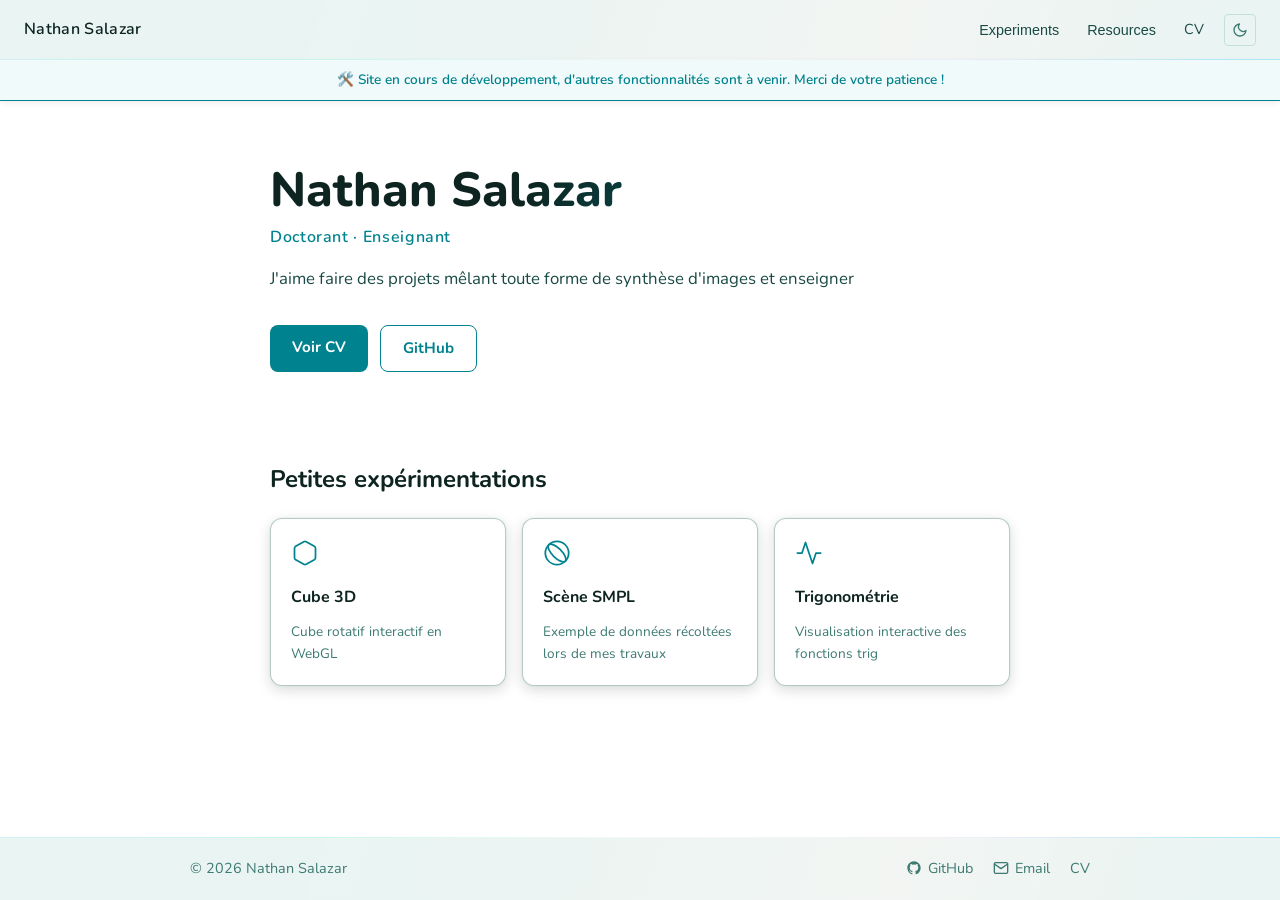
==== commit d5cc904f: "Modified css and theme + added a <<in development div>>" ====
--- a/index.html
+++ b/index.html
@@ -12,6 +12,7 @@
 </head>
 
 <body>
+
   <header class="topnav" id="topnav">
     <div class="topnav-inner">
       <a href="index.html" class="topnav-brand">Nathan Salazar</a>
@@ -35,6 +36,9 @@
         </div>
 
         <a href="aboutme/cv.html">CV</a>
+        <div id="dev-banner" class="dev-banner">
+          🛠️ Site en cours de développement, d'autres fonctionnalités sont à venir. Merci de votre patience !
+        </div>
       </nav>
 
       <button class="theme-toggle" id="theme-toggle" title="Changer le thème">
@@ -60,17 +64,16 @@
 
       <section class="hero">
         <h1 class="hero-name">Nathan Salazar</h1>
-        <p class="hero-title">PhD Student &middot; 3D Developer &middot; Teacher</p>
-        <p class="hero-desc">Exploring human motion synthesis, WebGL experiments, and sharing what I learn along the
-          way.</p>
+        <p class="hero-title">Doctorant &middot; Enseignant </p>
+        <p class="hero-desc">J'aime faire des projets mêlant toute forme de synthèse d'images et enseigner</p>
         <div class="hero-cta">
-          <a href="aboutme/cv.html" class="btn-primary">View CV</a>
+          <a href="aboutme/cv.html" class="btn-primary">Voir CV</a>
           <a href="https://github.com/NatSalaz" target="_blank" class="btn-secondary">GitHub</a>
         </div>
       </section>
 
       <section>
-        <h2>Experiments</h2>
+        <h2>Petites expérimentations</h2>
         <div class="card-grid">
           <a href="experiments/cube.html" class="card">
             <div class="card-icon">
@@ -80,7 +83,7 @@
                   d="M21 16V8a2 2 0 0 0-1-1.73l-7-4a2 2 0 0 0-2 0l-7 4A2 2 0 0 0 3 8v8a2 2 0 0 0 1 1.73l7 4a2 2 0 0 0 2 0l7-4A2 2 0 0 0 21 16z" />
               </svg>
             </div>
-            <div class="card-title">3D Cube</div>
+            <div class="card-title">Cube 3D</div>
             <div class="card-desc">Cube rotatif interactif en WebGL</div>
           </a>
           <a href="experiments/glb_viewer/glb_viewer.html" class="card">
@@ -91,7 +94,7 @@
                 <ellipse cx="12" cy="12" rx="10" ry="4" transform="rotate(45 12 12)" />
               </svg>
             </div>
-            <div class="card-title">SMPL scene</div>
+            <div class="card-title">Scène SMPL</div>
             <div class="card-desc">Exemple de données récoltées lors de mes travaux</div>
           </a>
           <a href="experiments/trigo.html" class="card">
@@ -101,7 +104,7 @@
                 <polyline points="22 12 18 12 15 21 9 3 6 12 2 12" />
               </svg>
             </div>
-            <div class="card-title">Trigonometry</div>
+            <div class="card-title">Trigonométrie</div>
             <div class="card-desc">Visualisation interactive des fonctions trig</div>
           </a>
         </div>
--- a/style.css
+++ b/style.css
@@ -4,31 +4,39 @@
 :root {
   --accent: #26d4c8;
   --accent-light: #80ebe4;
-  --bg: #081a1a;
-  --bg-surface: #041210;
-  --bg-card: #0d2420;
+  /* Tweaks 1: teintes légèrement moins bleues, plus naturelles */
+  --bg: #070f0e;
+  --bg-surface: #061412;
+  --bg-card: #0e221f;
   --border: #154a40;
-  --text: #e0f7f5;
-  --text-soft: #a0d8d0;
-  --text-muted: #60a89e;
+  --text: #f5fffe;
+  --text-soft: #c7e6e1;
+  --text-muted: #89c8bd;
 }
 
 [data-theme="light"] {
   --accent: #00838f;
   --accent-light: #26c6da;
-  --bg: #f0fafa;
-  --bg-surface: #e0f4f4;
+  /* Tweaks 1 (light): fond moins "cyan médical" */
+  --bg: #ffffff;
+  --bg-surface: #e8f0ee;
   --bg-card: #ffffff;
-  --border: #80deea;
+  --border: #c4e0d8;
   --text: #0d2420;
   --text-soft: #1a4a44;
   --text-muted: #3d7a72;
 }
 
 /* Base */
-*, *::before, *::after { box-sizing: border-box; }
-
-html { scroll-behavior: smooth; }
+*,
+*::before,
+*::after {
+  box-sizing: border-box;
+}
+
+html {
+  scroll-behavior: smooth;
+}
 
 body {
   margin: 0;
@@ -41,10 +49,19 @@
   min-height: 100vh;
 }
 
-h2 { margin-top: 2.5rem; font-size: 1.5rem; }
-
-a { color: var(--accent); text-decoration: none; }
-a:hover { text-decoration: underline; }
+h2 {
+  margin-top: 2.5rem;
+  font-size: 1.5rem;
+}
+
+a {
+  color: var(--accent);
+  text-decoration: none;
+}
+
+a:hover {
+  text-decoration: underline;
+}
 
 .back {
   position: absolute;
@@ -56,13 +73,35 @@
   letter-spacing: .05em;
   transition: color .2s;
 }
-.back:hover { color: var(--accent); text-decoration: none; }
-
-.layout { display: flex; flex: 1; padding-top: 60px; }
-.content { flex: 1; padding: 40px; margin: 0 auto; }
+
+.back:hover {
+  color: var(--accent);
+  text-decoration: none;
+}
+
+.layout {
+  display: flex;
+  flex: 1;
+  padding-top: 60px;
+}
+
+.content {
+  flex: 1;
+  padding: 40px;
+  max-width: 820px;
+  margin: 0 auto;
+  width: 100%;
+}
+
+.cv-content {
+  margin: 0 auto;
+}
 
 /* Hero */
-.hero { padding: 4rem 0 3rem; max-width: 640px; }
+.hero {
+  padding: 4rem 0 3rem;
+  max-width: 640px;
+}
 
 .hero-name {
   font-size: 3rem;
@@ -83,8 +122,17 @@
   letter-spacing: .04em;
 }
 
-.hero-desc { color: var(--text-soft); margin: 0 0 2rem; font-size: 1.05rem; }
-.hero-cta { display: flex; gap: 12px; flex-wrap: wrap; }
+.hero-desc {
+  color: var(--text-soft);
+  margin: 0 0 2rem;
+  font-size: 1.05rem;
+}
+
+.hero-cta {
+  display: flex;
+  gap: 12px;
+  flex-wrap: wrap;
+}
 
 .btn-primary,
 .btn-secondary {
@@ -94,10 +142,30 @@
   font-size: .95rem;
   text-decoration: none;
 }
-.btn-primary { background: var(--accent); color: var(--bg); transition: opacity .15s; }
-.btn-primary:hover { opacity: .85; text-decoration: none; }
-.btn-secondary { color: var(--accent); border: 1.5px solid var(--accent); background: transparent; transition: background .15s, color .15s; }
-.btn-secondary:hover { background: var(--accent); color: var(--bg); text-decoration: none; }
+
+.btn-primary {
+  background: var(--accent);
+  color: var(--bg);
+  transition: opacity .15s;
+}
+
+.btn-primary:hover {
+  opacity: .85;
+  text-decoration: none;
+}
+
+.btn-secondary {
+  color: var(--accent);
+  border: 1.5px solid var(--accent);
+  background: transparent;
+  transition: background .15s, color .15s;
+}
+
+.btn-secondary:hover {
+  background: var(--accent);
+  color: var(--bg);
+  text-decoration: none;
+}
 
 /* Cards */
 .card-grid {
@@ -112,44 +180,71 @@
   flex-direction: column;
   gap: 10px;
   padding: 20px;
-  background: rgba(13, 36, 32, .5);
-  border: 1px solid var(--border);
+  background: rgba(14, 34, 31, .6);
+  /* Tweak 2: bordure semi-transparente + ombre douce pour casser la dureté */
+  border: 1px solid rgba(21, 74, 64, .3);
   border-radius: 12px;
   text-decoration: none;
   color: var(--text);
+  box-shadow: 0 4px 14px rgba(0, 0, 0, 0.15), 0 0 0 1px rgba(38, 212, 200, 0.06);
   backdrop-filter: blur(10px);
   -webkit-backdrop-filter: blur(10px);
-  transition: border-color .2s, transform .2s;
-}
-[data-theme="light"] .card { background: rgba(255, 255, 255, .55); }
-.card:hover { border-color: var(--accent); transform: translateY(-3px); text-decoration: none; }
-.card-icon { color: var(--accent); }
-.card-title { font-weight: 700; }
-.card-desc { font-size: .85rem; color: var(--text-muted); }
+  transition: border-color .2s, transform .2s, box-shadow .2s;
+}
+
+[data-theme="light"] .card {
+  background: rgba(255, 255, 255, .55);
+}
+
+.card:hover {
+  border-color: var(--accent);
+  transform: translateY(-3px);
+  text-decoration: none;
+  box-shadow: 0 8px 20px rgba(0, 0, 0, 0.2), 0 0 0 1px rgba(38, 212, 200, 0.12);
+}
+
+.card-icon {
+  color: var(--accent);
+}
+
+.card-title {
+  font-weight: 700;
+}
+
+.card-desc {
+  font-size: .85rem;
+  color: var(--text-muted);
+}
 
 /* Glass shared (topnav + footer) */
 .topnav,
 .site-footer {
-  background: rgba(4, 18, 16, .55);
+  background: rgba(6, 20, 18, .55);
   backdrop-filter: blur(3px);
   -webkit-backdrop-filter: blur(3px);
+  position: relative;
+}
+
+.site-footer {
   overflow: hidden;
-  position: relative;
-}
+}
+
 [data-theme="light"] .topnav,
-[data-theme="light"] .site-footer { background: rgba(224, 244, 244, .6); }
+[data-theme="light"] .site-footer {
+  background: rgba(232, 240, 238, .6);
+}
 
 .topnav::before,
 .site-footer::before {
   content: '';
   position: absolute;
   inset: 0;
+  /* Tweak 3: léger soupçon d'ambre tiède (3%) pour réchauffer l'ambiance */
   background: linear-gradient(108deg,
-    rgba(0, 200, 255, .05) 0%,
-    rgba(120, 255, 200, .04) 40%,
-    rgba(200, 120, 255, .05) 70%,
-    rgba(0, 200, 255, .04) 100%
-  );
+      rgba(38, 212, 200, .04) 0%,
+      rgba(40, 180, 160, .03) 40%,
+      rgba(255, 200, 150, .03) 70%,
+      rgba(38, 212, 200, .04) 100%);
   pointer-events: none;
 }
 
@@ -161,19 +256,32 @@
   right: 0;
   height: 1px;
   background: linear-gradient(90deg,
-    rgba(179, 239, 255, .5),
-    rgba(175, 255, 223, .6),
-    rgba(255, 255, 255, .55),
-    rgba(242, 232, 255, .6),
-    rgba(75, 216, 255, .5)
-  );
+      rgba(179, 239, 255, .4),
+      rgba(175, 255, 223, .5),
+      rgba(255, 255, 255, .45),
+      rgba(242, 232, 255, .5),
+      rgba(75, 216, 255, .4));
   pointer-events: none;
 }
-.topnav::after { bottom: 0; }
-.site-footer::after { top: 0; }
+
+.topnav::after {
+  bottom: 0;
+}
+
+.site-footer::after {
+  top: 0;
+}
 
 /* Topnav */
-.topnav { position: fixed; top: 0; left: 0; right: 0; height: 60px; z-index: 100; }
+.topnav {
+  position: fixed;
+  top: 0;
+  left: 0;
+  right: 0;
+  height: 60px;
+  z-index: 1000;
+  overflow: visible;
+}
 
 .topnav-inner {
   display: flex;
@@ -182,7 +290,7 @@
   padding: 0 24px;
   gap: 8px;
   position: relative;
-  z-index: 2;
+  z-index: 1;
 }
 
 .topnav-brand {
@@ -193,22 +301,38 @@
   margin-right: auto;
   letter-spacing: .02em;
 }
-.topnav-brand:hover { color: var(--accent); text-decoration: none; }
-
-.topnav-nav { display: flex; align-items: center; gap: 4px; }
-
-.topnav-nav > a {
+
+.topnav-brand:hover {
+  color: var(--accent);
+  text-decoration: none;
+}
+
+.topnav-nav {
+  display: flex;
+  align-items: center;
+  gap: 4px;
+}
+
+.topnav-nav>a {
   display: inline-flex;
   align-items: center;
   padding: 6px 12px;
   color: var(--text-soft);
   text-decoration: none;
-  border-radius: 6px;
+  border-radius: 4px;
   font-size: .9rem;
   transition: color .15s, background .15s;
 }
-.topnav-nav > a:hover { color: var(--accent); background: var(--bg-card); text-decoration: none; }
-.topnav-nav a.active { color: var(--accent); }
+
+.topnav-nav>a:hover {
+  color: var(--accent);
+  background: var(--bg-card);
+  text-decoration: none;
+}
+
+.topnav-nav a.active {
+  color: var(--accent);
+}
 
 .topnav-hamburger {
   display: none;
@@ -230,16 +354,22 @@
   padding: 0;
   background: none;
   border: 1px solid var(--border);
-  border-radius: 6px;
+  border-radius: 4px;
   color: var(--text-muted);
   cursor: pointer;
   transition: color .15s, border-color .15s;
   flex-shrink: 0;
 }
-.theme-toggle:hover { color: var(--accent); border-color: var(--accent); }
+
+.theme-toggle:hover {
+  color: var(--accent);
+  border-color: var(--accent);
+}
 
 /* Dropdown */
-.menu-item { position: relative; }
+.menu-item {
+  position: relative;
+}
 
 .dropdown-btn {
   background: none;
@@ -247,15 +377,19 @@
   color: var(--text-soft);
   font-size: .9rem;
   padding: 6px 12px;
-  border-radius: 6px;
+  border-radius: 4px;
   cursor: pointer;
-  transition: color .15s, background .15s;
-}
-.dropdown-btn:hover { color: var(--accent); background: var(--bg-card); }
+  transition: color .05s, background .05s;
+}
+
+.dropdown-btn:hover {
+  color: var(--accent);
+  background: var(--bg-card);
+}
 
 .dropdown-content {
   position: absolute;
-  top: calc(100% + 8px);
+  top: 100%;
   left: 0;
   background: var(--bg-card);
   border: 1px solid var(--border);
@@ -269,6 +403,7 @@
   transition: opacity .2s, transform .2s, visibility .2s;
   pointer-events: none;
 }
+
 .dropdown-content a {
   display: block;
   padding: 6px 10px;
@@ -277,15 +412,43 @@
   font-size: .9rem;
   transition: color .15s, background .15s;
 }
-.dropdown-content a:hover { color: var(--accent); background: var(--bg-surface); text-decoration: none; }
+
+.dropdown-content a:hover {
+  color: var(--accent);
+  background: var(--bg-surface);
+  text-decoration: none;
+}
+
 .menu-item:hover .dropdown-content,
-.menu-item.open .dropdown-content { visibility: visible; opacity: 1; transform: translateY(0); pointer-events: auto; }
-
-.topnav-nav .cv-download-btn { margin-top: 0; padding: 6px 12px; border-radius: 6px; font-size: .9rem; font-weight: 500; color: var(--bg); }
-.topnav-nav .cv-download-btn:hover { color: var(--bg); background: var(--accent-light); }
+.menu-item.open .dropdown-content {
+  visibility: visible;
+  opacity: 1;
+  transform: translateY(0);
+  pointer-events: auto;
+}
+
+.topnav-nav .cv-download-btn {
+  margin-top: 0;
+  padding: 6px 12px;
+  border-radius: 4px;
+  font-size: .9rem;
+  font-weight: 500;
+  color: var(--bg);
+}
+
+.topnav-nav .cv-download-btn:hover {
+  color: var(--bg);
+  background: var(--accent-light);
+}
 
 /* Footer */
-.site-footer { margin-top: auto; padding: 20px 24px; color: var(--text-muted); font-size: .9rem; z-index: 1; }
+.site-footer {
+  margin-top: auto;
+  padding: 20px 24px;
+  color: var(--text-muted);
+  font-size: .9rem;
+  z-index: 1;
+}
 
 .footer-content {
   max-width: 900px;
@@ -299,37 +462,135 @@
   z-index: 2;
 }
 
-.footer-links { display: flex; gap: 20px; align-items: center; }
-.footer-links a { display: inline-flex; align-items: center; gap: 6px; color: var(--text-muted); transition: color .15s; }
-.footer-links a:hover { color: var(--accent); text-decoration: none; }
+.footer-links {
+  display: flex;
+  gap: 20px;
+  align-items: center;
+}
+
+.footer-links a {
+  display: inline-flex;
+  align-items: center;
+  gap: 6px;
+  color: var(--text-muted);
+  transition: color .15s;
+}
+
+.footer-links a:hover {
+  color: var(--accent);
+  text-decoration: none;
+}
+
+/* Dev Banner */
+.dev-banner {
+  background: linear-gradient(135deg, var(--accent-light), var(--accent));
+  color: #ffffff;
+  text-align: center;
+  padding: 10px 16px;
+  font-size: 0.85rem;
+  font-weight: 600;
+  display: flex;
+  align-items: center;
+  justify-content: center;
+  gap: 8px;
+  box-shadow: 0 2px 6px rgba(0, 0, 0, 0.08);
+}
+
+/* Bandeau temporaire */
+.dev-banner {
+  position: fixed;
+  top: 60px;
+  /* Juste sous la navbar (60px) */
+  left: 0;
+  right: 0;
+  background: rgba(8, 26, 26, 0.85);
+  backdrop-filter: blur(6px);
+  border-bottom: 1px solid var(--accent);
+  color: var(--accent-light);
+  text-align: center;
+  padding: 9px 16px;
+  font-size: 0.85rem;
+  font-weight: 600;
+  z-index: 999;
+  /* Sous la topnav (1000) */
+  transform: translateY(-10px);
+  opacity: 0;
+  transition: transform 0.3s ease, opacity 0.3s ease;
+  pointer-events: none;
+  /* N'intercepte pas les clics quand caché */
+}
+
+.dev-banner.show {
+  transform: translateY(0);
+  opacity: 1;
+  pointer-events: auto;
+}
+
+[data-theme="light"] .dev-banner {
+  background: rgba(240, 250, 250, 0.9);
+  color: var(--accent);
+}
+
+@media (max-width: 680px) {
+  .dev-banner {
+    top: 56px;
+  }
+
+  /* S'adapte à la navbar mobile */
+}
 
 /* Mobile */
 @media (max-width: 680px) {
-  .topnav { height: 56px; }
-  .topnav-inner { padding: 0 16px; }
-  .layout { padding-top: 56px; }
-  .content { padding: 20px 16px; }
-  .topnav-hamburger { display: flex; }
+  .topnav {
+    height: 56px;
+    overflow: visible;
+  }
+
+  .topnav-inner {
+    padding: 0 16px;
+  }
+
+  .layout {
+    padding-top: 56px;
+  }
+
+  .content {
+    padding: 20px 16px;
+  }
+
+  .topnav-hamburger {
+    display: flex;
+  }
 
   .topnav-nav {
     display: none;
-    position: fixed;
+    position: absolute;
     top: 56px;
     left: 0;
     right: 0;
     flex-direction: column;
     align-items: flex-start;
-    background: rgba(4, 18, 16, .85);
+    background: var(--bg-surface);
     backdrop-filter: blur(3px);
     border-bottom: 1px solid var(--border);
     padding: 12px 16px 16px;
     gap: 4px;
     z-index: 99;
   }
-  .topnav--open .topnav-nav { display: flex; }
-
-  .menu-item { width: 100%; }
-  .dropdown-btn { width: 100%; text-align: left; padding: 8px 10px; }
+
+  .topnav--open .topnav-nav {
+    display: flex;
+  }
+
+  .menu-item {
+    width: 100%;
+  }
+
+  .dropdown-btn {
+    width: 100%;
+    text-align: left;
+    padding: 8px 10px;
+  }
 
   .dropdown-content {
     position: static;
@@ -344,6 +605,18 @@
     transition: none;
     pointer-events: none;
   }
-  .menu-item:hover .dropdown-content { visibility: hidden; opacity: 0; height: 0; pointer-events: none; }
-  .menu-item.open .dropdown-content { visibility: visible; opacity: 1; height: auto; pointer-events: auto; }
-}
+
+  .menu-item:hover .dropdown-content {
+    visibility: hidden;
+    opacity: 0;
+    height: 0;
+    pointer-events: none;
+  }
+
+  .menu-item.open .dropdown-content {
+    visibility: visible;
+    opacity: 1;
+    height: auto;
+    pointer-events: auto;
+  }
+}
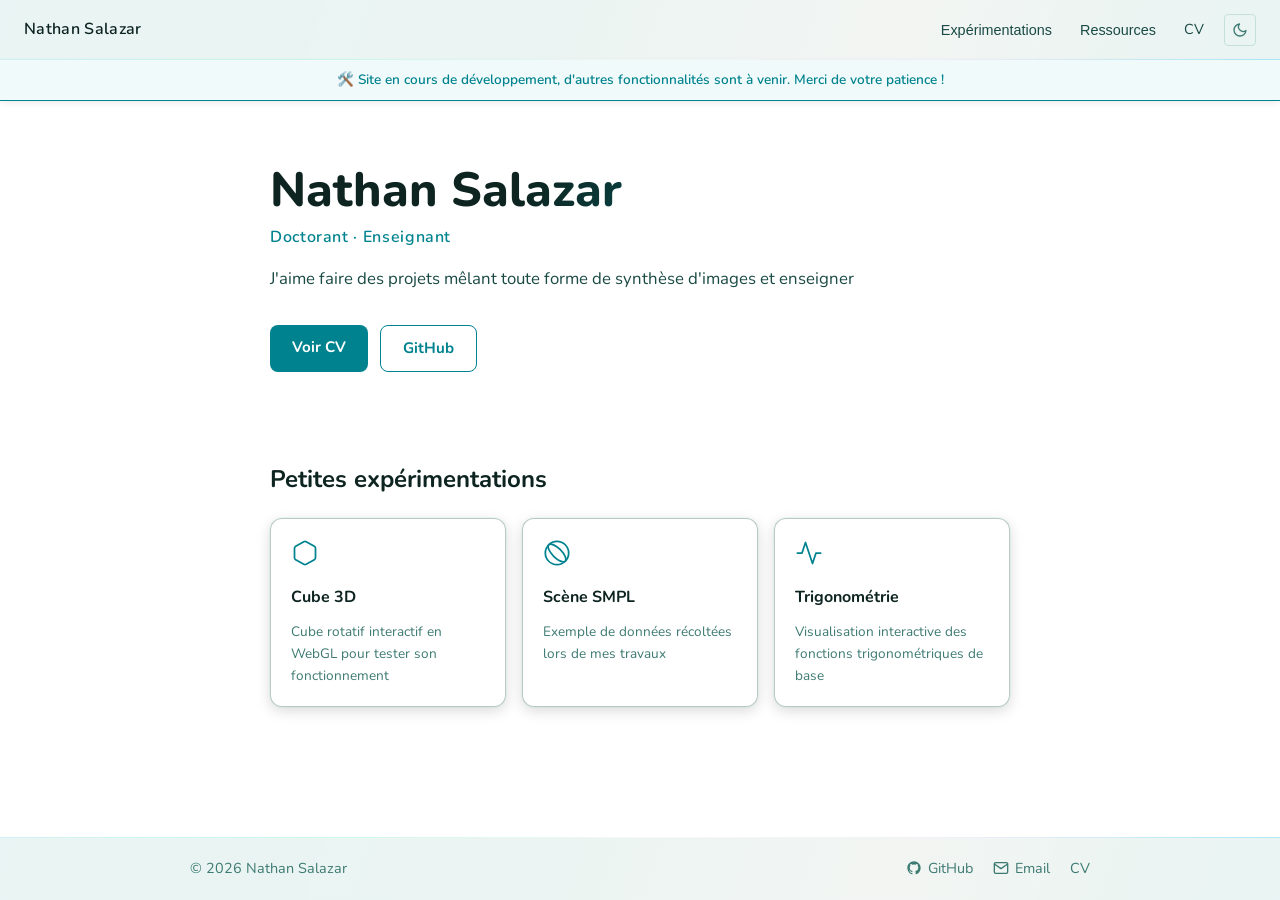
==== commit 5b414e7b: "Trad en anglais" ====
--- a/index.html
+++ b/index.html
@@ -19,16 +19,16 @@
 
       <nav class="topnav-nav" id="topnav-nav">
         <div class="menu-item">
-          <button class="dropdown-btn">Experiments</button>
+          <button class="dropdown-btn">Expérimentations</button>
           <div class="dropdown-content">
-            <a href="experiments/cube.html">Cube</a>
-            <a href="experiments/glb_viewer/glb_viewer.html">GLB viewer</a>
-            <a href="experiments/trigo.html">Trigonometry</a>
+            <a href="experiments/cube.html">Cube 3D</a>
+            <a href="experiments/glb_viewer/glb_viewer.html">Scènes SMPL</a>
+            <a href="experiments/trigo.html">Trigonométrie</a>
           </div>
         </div>
 
         <div class="menu-item">
-          <button class="dropdown-btn">Resources</button>
+          <button class="dropdown-btn">Ressources</button>
           <div class="dropdown-content">
             <a href="https://threejs.org/">Three.js</a>
             <a href="https://get.webgl.org/">WebGL</a>
@@ -84,7 +84,7 @@
               </svg>
             </div>
             <div class="card-title">Cube 3D</div>
-            <div class="card-desc">Cube rotatif interactif en WebGL</div>
+            <div class="card-desc">Cube rotatif interactif en WebGL pour tester son fonctionnement</div>
           </a>
           <a href="experiments/glb_viewer/glb_viewer.html" class="card">
             <div class="card-icon">
@@ -105,7 +105,7 @@
               </svg>
             </div>
             <div class="card-title">Trigonométrie</div>
-            <div class="card-desc">Visualisation interactive des fonctions trig</div>
+            <div class="card-desc">Visualisation interactive des fonctions trigonométriques de base</div>
           </a>
         </div>
       </section>
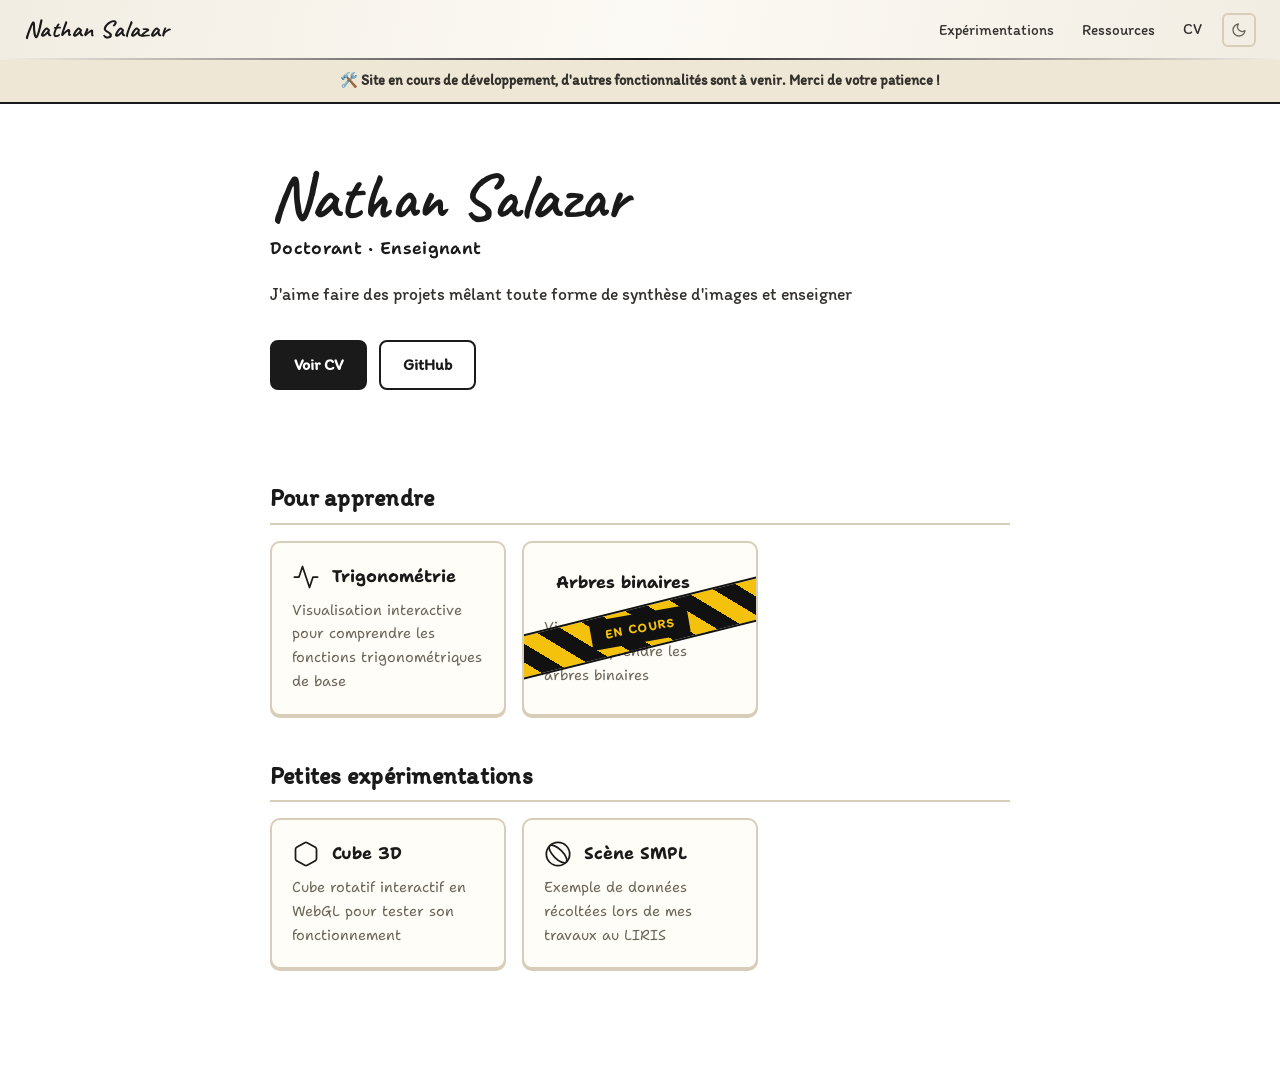
==== commit 834688a3: "Refonte couleurs/polices,etc." ====
--- a/index.html
+++ b/index.html
@@ -70,9 +70,40 @@
           <a href="aboutme/cv.html" class="btn-primary">Voir CV</a>
           <a href="https://github.com/NatSalaz" target="_blank" class="btn-secondary">GitHub</a>
         </div>
+
       </section>
-
-      <section>
+      <section id="apprendre">
+        <h2>Pour apprendre</h2>
+        <div class="card-grid">
+          <a href="experiments/trigo.html" class="card">
+            <div class="card-icon">
+              <svg xmlns="http://www.w3.org/2000/svg" width="28" height="28" viewBox="0 0 24 24" fill="none"
+                stroke="currentColor" stroke-width="1.5" stroke-linecap="round" stroke-linejoin="round">
+                <polyline points="22 12 18 12 15 21 9 3 6 12 2 12" />
+              </svg>
+            </div>
+            <div class="card-title">Trigonométrie</div>
+            <div class="card-desc">Visualisation interactive pour comprendre les fonctions trigonométriques de base
+            </div>
+          </a>
+          <a class="card card--wip">
+            <div class="card-icon">
+            </div>
+            <div class="card-title">Arbres binaires</div>
+            <div class="card-desc">Visualisation interactive pour comprendre les arbres binaires
+            </div>
+          </a>
+          <!--
+          <a class="card card--wip">
+            <div class="card-icon">
+            </div>
+            <div class="card-title">Booléens</div>
+            <div class="card-desc">Visualisation interactive pour comprendre les arbres binaires
+            </div>
+          </a> -->
+        </div>
+      </section>
+      <section id="experimentations">
         <h2>Petites expérimentations</h2>
         <div class="card-grid">
           <a href="experiments/cube.html" class="card">
@@ -95,20 +126,11 @@
               </svg>
             </div>
             <div class="card-title">Scène SMPL</div>
-            <div class="card-desc">Exemple de données récoltées lors de mes travaux</div>
-          </a>
-          <a href="experiments/trigo.html" class="card">
-            <div class="card-icon">
-              <svg xmlns="http://www.w3.org/2000/svg" width="28" height="28" viewBox="0 0 24 24" fill="none"
-                stroke="currentColor" stroke-width="1.5" stroke-linecap="round" stroke-linejoin="round">
-                <polyline points="22 12 18 12 15 21 9 3 6 12 2 12" />
-              </svg>
-            </div>
-            <div class="card-title">Trigonométrie</div>
-            <div class="card-desc">Visualisation interactive des fonctions trigonométriques de base</div>
+            <div class="card-desc">Exemple de données récoltées lors de mes travaux au LIRIS</div>
           </a>
         </div>
       </section>
+
 
     </main>
   </div>
--- a/style.css
+++ b/style.css
@@ -1,33 +1,35 @@
-@import url('https://fonts.googleapis.com/css2?family=Nunito:wght@400;500;600;700;800&display=swap');
-
-/* Themes */
+@import url('https://fonts.googleapis.com/css2?family=Caveat:wght@500;600;700&family=Itim&family=Nunito:wght@400;500;600;700;800&family=Shantell+Sans:wght@400;500;600;700&display=swap');
+
+/* THÈMES */
 :root {
-  --accent: #26d4c8;
-  --accent-light: #80ebe4;
-  /* Tweaks 1: teintes légèrement moins bleues, plus naturelles */
-  --bg: #070f0e;
-  --bg-surface: #061412;
-  --bg-card: #0e221f;
-  --border: #154a40;
-  --text: #f5fffe;
-  --text-soft: #c7e6e1;
-  --text-muted: #89c8bd;
+  --accent: #e6e1d6;
+  /* crème : liens / accents sur le gris */
+  --accent-light: #ffffff;
+  --bg: #2b2a27;
+  /* gris chaud façon ardoise */
+  --bg-surface: #232220;
+  --bg-card: #34322e;
+  --border: #4a4843;
+  --text: #ffffff;
+  --text-soft: #e4e1da;
+  --text-muted: #a8a49b;
 }
 
 [data-theme="light"] {
-  --accent: #00838f;
-  --accent-light: #26c6da;
-  /* Tweaks 1 (light): fond moins "cyan médical" */
+  --accent: #1a1a1a;
+  /* noir : encre sur le beige */
+  --accent-light: #444444;
   --bg: #ffffff;
-  --bg-surface: #e8f0ee;
-  --bg-card: #ffffff;
-  --border: #c4e0d8;
-  --text: #0d2420;
-  --text-soft: #1a4a44;
-  --text-muted: #3d7a72;
-}
-
-/* Base */
+  /* beige clair, papier */
+  --bg-surface: #efe7d6;
+  --bg-card: #fffdf7;
+  --border: #d8cdb8;
+  --text: #1a1a1a;
+  --text-soft: #33312c;
+  --text-muted: #6b665b;
+}
+
+/* BASE */
 *,
 *::before,
 *::after {
@@ -40,10 +42,10 @@
 
 body {
   margin: 0;
-  font-family: 'Nunito', system-ui, sans-serif;
+  font-family: 'Itim', system-ui, cursive;
   background: var(--bg);
   color: var(--text);
-  line-height: 1.6;
+  line-height: 1.65;
   display: flex;
   flex-direction: column;
   min-height: 100vh;
@@ -51,7 +53,13 @@
 
 h2 {
   margin-top: 2.5rem;
+  margin-bottom: 1rem;
   font-size: 1.5rem;
+  font-weight: 800;
+  letter-spacing: .01em;
+  padding-bottom: .3rem;
+  border-bottom: 2px solid var(--border);
+  /* titre "souligné" comme un cahier */
 }
 
 a {
@@ -68,9 +76,9 @@
   top: 20px;
   left: 20px;
   color: var(--text-muted);
-  font-size: .8rem;
-  text-decoration: none;
-  letter-spacing: .05em;
+  font-size: .85rem;
+  text-decoration: none;
+  letter-spacing: .03em;
   transition: color .2s;
 }
 
@@ -97,35 +105,34 @@
   margin: 0 auto;
 }
 
-/* Hero */
+/* HERO */
 .hero {
   padding: 4rem 0 3rem;
   max-width: 640px;
 }
 
 .hero-name {
-  font-size: 3rem;
-  font-weight: 800;
-  margin: 0 0 .5rem;
-  line-height: 1.1;
-  background: linear-gradient(120deg, var(--text) 40%, var(--accent));
-  -webkit-background-clip: text;
-  -webkit-text-fill-color: transparent;
-  background-clip: text;
+  font-family: 'Caveat', cursive;
+  font-size: 4rem;
+  font-weight: 700;
+  margin: 0 0 .25rem;
+  line-height: 1.05;
+  color: var(--text);
 }
 
 .hero-title {
-  font-size: 1rem;
+  font-family: 'Shantell Sans', cursive;
+  font-size: 1.05rem;
   color: var(--accent);
   font-weight: 600;
   margin: 0 0 1rem;
-  letter-spacing: .04em;
+  letter-spacing: .02em;
 }
 
 .hero-desc {
   color: var(--text-soft);
   margin: 0 0 2rem;
-  font-size: 1.05rem;
+  font-size: 1.1rem;
 }
 
 .hero-cta {
@@ -134,18 +141,20 @@
   flex-wrap: wrap;
 }
 
+/* BOUTONS */
 .btn-primary,
 .btn-secondary {
   padding: 10px 22px;
   border-radius: 8px;
   font-weight: 700;
-  font-size: .95rem;
+  font-size: 1rem;
   text-decoration: none;
 }
 
 .btn-primary {
   background: var(--accent);
   color: var(--bg);
+  border: 2px solid var(--accent);
   transition: opacity .15s;
 }
 
@@ -156,7 +165,7 @@
 
 .btn-secondary {
   color: var(--accent);
-  border: 1.5px solid var(--accent);
+  border: 2px solid var(--accent);
   background: transparent;
   transition: background .15s, color .15s;
 }
@@ -167,7 +176,7 @@
   text-decoration: none;
 }
 
-/* Cards */
+/* CARTES */
 .card-grid {
   display: grid;
   grid-template-columns: repeat(auto-fill, minmax(200px, 1fr));
@@ -177,90 +186,123 @@
 
 .card {
   display: flex;
-  flex-direction: column;
-  gap: 10px;
+  flex-wrap: wrap;
+  align-items: center;
+  column-gap: 12px;
+  row-gap: 8px;
   padding: 20px;
-  background: rgba(14, 34, 31, .6);
-  /* Tweak 2: bordure semi-transparente + ombre douce pour casser la dureté */
-  border: 1px solid rgba(21, 74, 64, .3);
-  border-radius: 12px;
+  font-family: 'Shantell Sans', cursive;
+  background: var(--bg-card);
+  border: 2px solid var(--border);
+  border-radius: 10px;
   text-decoration: none;
   color: var(--text);
-  box-shadow: 0 4px 14px rgba(0, 0, 0, 0.15), 0 0 0 1px rgba(38, 212, 200, 0.06);
-  backdrop-filter: blur(10px);
-  -webkit-backdrop-filter: blur(10px);
+  box-shadow: 0 2px 0 var(--border);
   transition: border-color .2s, transform .2s, box-shadow .2s;
-}
-
-[data-theme="light"] .card {
-  background: rgba(255, 255, 255, .55);
 }
 
 .card:hover {
   border-color: var(--accent);
   transform: translateY(-3px);
   text-decoration: none;
-  box-shadow: 0 8px 20px rgba(0, 0, 0, 0.2), 0 0 0 1px rgba(38, 212, 200, 0.12);
+  box-shadow: 0 5px 0 var(--border);
 }
 
 .card-icon {
+  display: flex;
+  align-items: center;
   color: var(--accent);
 }
 
 .card-title {
   font-weight: 700;
+  font-size: 1.05rem;
 }
 
 .card-desc {
-  font-size: .85rem;
+  flex-basis: 100%;
+  font-size: .9rem;
   color: var(--text-muted);
 }
 
-/* Glass shared (topnav + footer) */
+/*  Carte en travaux:classe card--wip  */
+.card--wip {
+  position: relative;
+  overflow: hidden;
+}
+
+.card--wip::before {
+  /* bande diagonale hachurée jaune/noir */
+  content: "";
+  position: absolute;
+  left: -25%;
+  right: -25%;
+  top: 50%;
+  height: 44px;
+  transform: translateY(-50%) rotate(-14deg);
+  background: repeating-linear-gradient(45deg, #f4c20d 0 16px, #111111 16px 32px);
+  border-top: 2px solid #111111;
+  border-bottom: 2px solid #111111;
+  z-index: 2;
+  pointer-events: none;
+}
+
+.card--wip::after {
+  /* plaque centrale + libellé lisible */
+  content: "EN COURS";
+  position: absolute;
+  left: 50%;
+  top: 50%;
+  transform: translate(-50%, -50%) rotate(-10deg);
+  background: #111111;
+  color: #f4c20d;
+  font-family: 'Itim', system-ui, sans-serif;
+  font-weight: 800;
+  letter-spacing: .12em;
+  font-size: .8rem;
+  padding: 4px 14px;
+  border-radius: 4px;
+  white-space: nowrap;
+  z-index: 3;
+  pointer-events: none;
+}
+
+
+/* topnavs + footer */
 .topnav,
 .site-footer {
-  background: rgba(6, 20, 18, .55);
-  backdrop-filter: blur(3px);
-  -webkit-backdrop-filter: blur(3px);
+  background: linear-gradient(100deg, rgba(27, 26, 24,
+        .6) 0%, rgba(35, 34, 32,
+        .6) 50%, rgba(27, 26, 24,
+        .6) 100%);
   position: relative;
+  backdrop-filter: blur(6px);
+  -webkit-backdrop-filter: blur(6px);
+}
+
+[data-theme="light"] .topnav,
+[data-theme="light"] .site-footer {
+  background: linear-gradient(100deg, rgba(233, 225, 208,
+        .6) 0%, rgba(251, 247, 238,
+        .6) 50%, rgba(233, 225, 208, .6) 100%);
 }
 
 .site-footer {
   overflow: hidden;
 }
 
-[data-theme="light"] .topnav,
-[data-theme="light"] .site-footer {
-  background: rgba(232, 240, 238, .6);
-}
-
-.topnav::before,
-.site-footer::before {
-  content: '';
-  position: absolute;
-  inset: 0;
-  /* Tweak 3: léger soupçon d'ambre tiède (3%) pour réchauffer l'ambiance */
-  background: linear-gradient(108deg,
-      rgba(38, 212, 200, .04) 0%,
-      rgba(40, 180, 160, .03) 40%,
-      rgba(255, 200, 150, .03) 70%,
-      rgba(38, 212, 200, .04) 100%);
-  pointer-events: none;
-}
-
+/* Fine ligne en dégradé */
 .topnav::after,
 .site-footer::after {
   content: '';
   position: absolute;
   left: 0;
   right: 0;
-  height: 1px;
+  height: 2px;
   background: linear-gradient(90deg,
-      rgba(179, 239, 255, .4),
-      rgba(175, 255, 223, .5),
-      rgba(255, 255, 255, .45),
-      rgba(242, 232, 255, .5),
-      rgba(75, 216, 255, .4));
+      transparent,
+      var(--accent),
+      transparent);
   pointer-events: none;
 }
 
@@ -294,8 +336,9 @@
 }
 
 .topnav-brand {
-  font-size: 1rem;
-  font-weight: 600;
+  font-family: 'Caveat', cursive;
+  font-size: 1.5rem;
+  font-weight: 700;
   color: var(--text);
   text-decoration: none;
   margin-right: auto;
@@ -319,8 +362,8 @@
   padding: 6px 12px;
   color: var(--text-soft);
   text-decoration: none;
-  border-radius: 4px;
-  font-size: .9rem;
+  border-radius: 6px;
+  font-size: .95rem;
   transition: color .15s, background .15s;
 }
 
@@ -332,6 +375,7 @@
 
 .topnav-nav a.active {
   color: var(--accent);
+  font-weight: 700;
 }
 
 .topnav-hamburger {
@@ -349,12 +393,12 @@
   display: flex;
   align-items: center;
   justify-content: center;
-  width: 32px;
-  height: 32px;
+  width: 34px;
+  height: 34px;
   padding: 0;
   background: none;
-  border: 1px solid var(--border);
-  border-radius: 4px;
+  border: 2px solid var(--border);
+  border-radius: 6px;
   color: var(--text-muted);
   cursor: pointer;
   transition: color .15s, border-color .15s;
@@ -366,7 +410,7 @@
   border-color: var(--accent);
 }
 
-/* Dropdown */
+/* Menu déroulant */
 .menu-item {
   position: relative;
 }
@@ -375,11 +419,12 @@
   background: none;
   border: none;
   color: var(--text-soft);
-  font-size: .9rem;
+  font-family: inherit;
+  font-size: .95rem;
   padding: 6px 12px;
-  border-radius: 4px;
+  border-radius: 6px;
   cursor: pointer;
-  transition: color .05s, background .05s;
+  transition: color .1s, background .1s;
 }
 
 .dropdown-btn:hover {
@@ -392,11 +437,11 @@
   top: 100%;
   left: 0;
   background: var(--bg-card);
-  border: 1px solid var(--border);
-  border-radius: 8px;
+  border: 2px solid var(--border);
+  border-radius: 10px;
   padding: 6px;
   min-width: 160px;
-  z-index: 200;
+  z-index: 1001;
   visibility: hidden;
   opacity: 0;
   transform: translateY(-6px);
@@ -407,9 +452,9 @@
 .dropdown-content a {
   display: block;
   padding: 6px 10px;
-  border-radius: 4px;
+  border-radius: 6px;
   color: var(--text-soft);
-  font-size: .9rem;
+  font-size: .95rem;
   transition: color .15s, background .15s;
 }
 
@@ -429,10 +474,11 @@
 
 .topnav-nav .cv-download-btn {
   margin-top: 0;
-  padding: 6px 12px;
-  border-radius: 4px;
-  font-size: .9rem;
-  font-weight: 500;
+  padding: 6px 14px;
+  border-radius: 6px;
+  font-size: .95rem;
+  font-weight: 700;
+  background: var(--accent);
   color: var(--bg);
 }
 
@@ -441,12 +487,12 @@
   background: var(--accent-light);
 }
 
-/* Footer */
+/* PIED DE PAGE */
 .site-footer {
   margin-top: auto;
   padding: 20px 24px;
   color: var(--text-muted);
-  font-size: .9rem;
+  font-size: .95rem;
   z-index: 1;
 }
 
@@ -481,43 +527,30 @@
   text-decoration: none;
 }
 
-/* Dev Banner */
-.dev-banner {
-  background: linear-gradient(135deg, var(--accent-light), var(--accent));
-  color: #ffffff;
-  text-align: center;
-  padding: 10px 16px;
-  font-size: 0.85rem;
-  font-weight: 600;
-  display: flex;
-  align-items: center;
-  justify-content: center;
-  gap: 8px;
-  box-shadow: 0 2px 6px rgba(0, 0, 0, 0.08);
-}
-
-/* Bandeau temporaire */
+/* BANDEAU TEMPORAIRE (À ENLEVER QUAND ON AURA UN SITE PLUS COMPLET */
 .dev-banner {
   position: fixed;
   top: 60px;
-  /* Juste sous la navbar (60px) */
+  /* juste sous la navbar */
   left: 0;
   right: 0;
-  background: rgba(8, 26, 26, 0.85);
-  backdrop-filter: blur(6px);
-  border-bottom: 1px solid var(--accent);
-  color: var(--accent-light);
+  background: var(--bg-surface);
+  border-bottom: 2px solid var(--accent);
+  color: var(--text-soft);
   text-align: center;
   padding: 9px 16px;
-  font-size: 0.85rem;
-  font-weight: 600;
+  font-size: .9rem;
+  font-weight: 700;
+  display: flex;
+  align-items: center;
+  justify-content: center;
+  gap: 8px;
   z-index: 999;
-  /* Sous la topnav (1000) */
+  /* sous la topnav (1000) */
   transform: translateY(-10px);
   opacity: 0;
-  transition: transform 0.3s ease, opacity 0.3s ease;
+  transition: transform .3s ease, opacity .3s ease;
   pointer-events: none;
-  /* N'intercepte pas les clics quand caché */
 }
 
 .dev-banner.show {
@@ -526,20 +559,14 @@
   pointer-events: auto;
 }
 
-[data-theme="light"] .dev-banner {
-  background: rgba(240, 250, 250, 0.9);
-  color: var(--accent);
-}
-
 @media (max-width: 680px) {
   .dev-banner {
     top: 56px;
-  }
-
-  /* S'adapte à la navbar mobile */
-}
-
-/* Mobile */
+    /* s'adapte à la navbar mobile */
+  }
+}
+
+/* MOBILE */
 @media (max-width: 680px) {
   .topnav {
     height: 56px;
@@ -556,6 +583,10 @@
 
   .content {
     padding: 20px 16px;
+  }
+
+  .hero-name {
+    font-size: 3rem;
   }
 
   .topnav-hamburger {
@@ -571,8 +602,7 @@
     flex-direction: column;
     align-items: flex-start;
     background: var(--bg-surface);
-    backdrop-filter: blur(3px);
-    border-bottom: 1px solid var(--border);
+    border-bottom: 2px solid var(--border);
     padding: 12px 16px 16px;
     gap: 4px;
     z-index: 99;
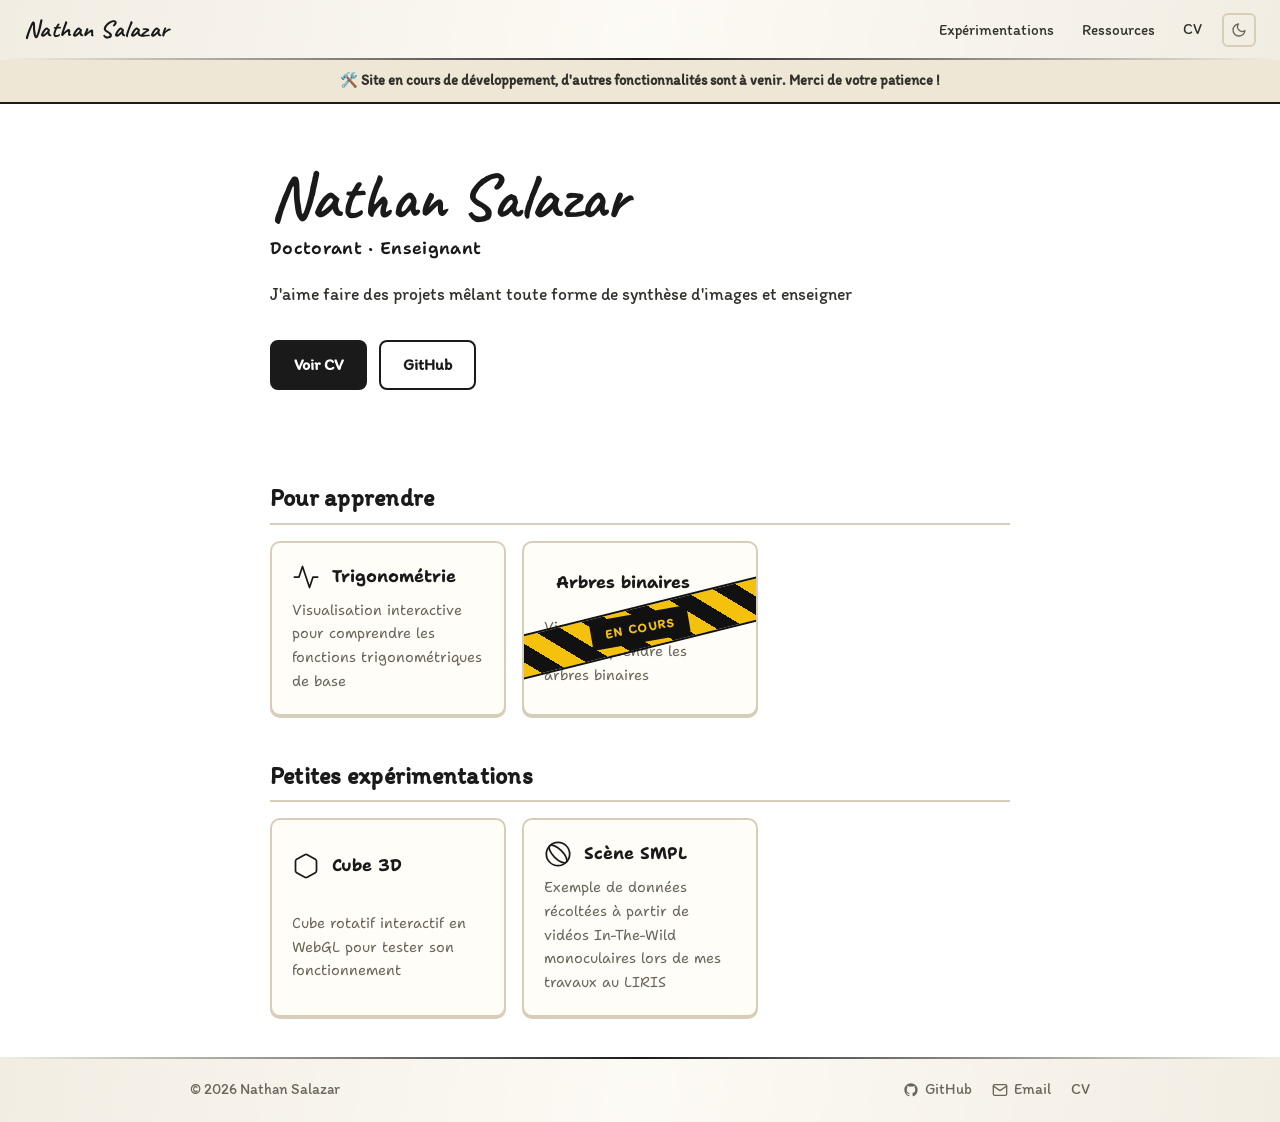
==== commit 3461dcc5: "Ajout scène 3 glb" ====
--- a/index.html
+++ b/index.html
@@ -126,7 +126,8 @@
               </svg>
             </div>
             <div class="card-title">Scène SMPL</div>
-            <div class="card-desc">Exemple de données récoltées lors de mes travaux au LIRIS</div>
+            <div class="card-desc">Exemple de données récoltées à partir de vidéos In-The-Wild monoculaires lors de mes
+              travaux au LIRIS</div>
           </a>
         </div>
       </section>
